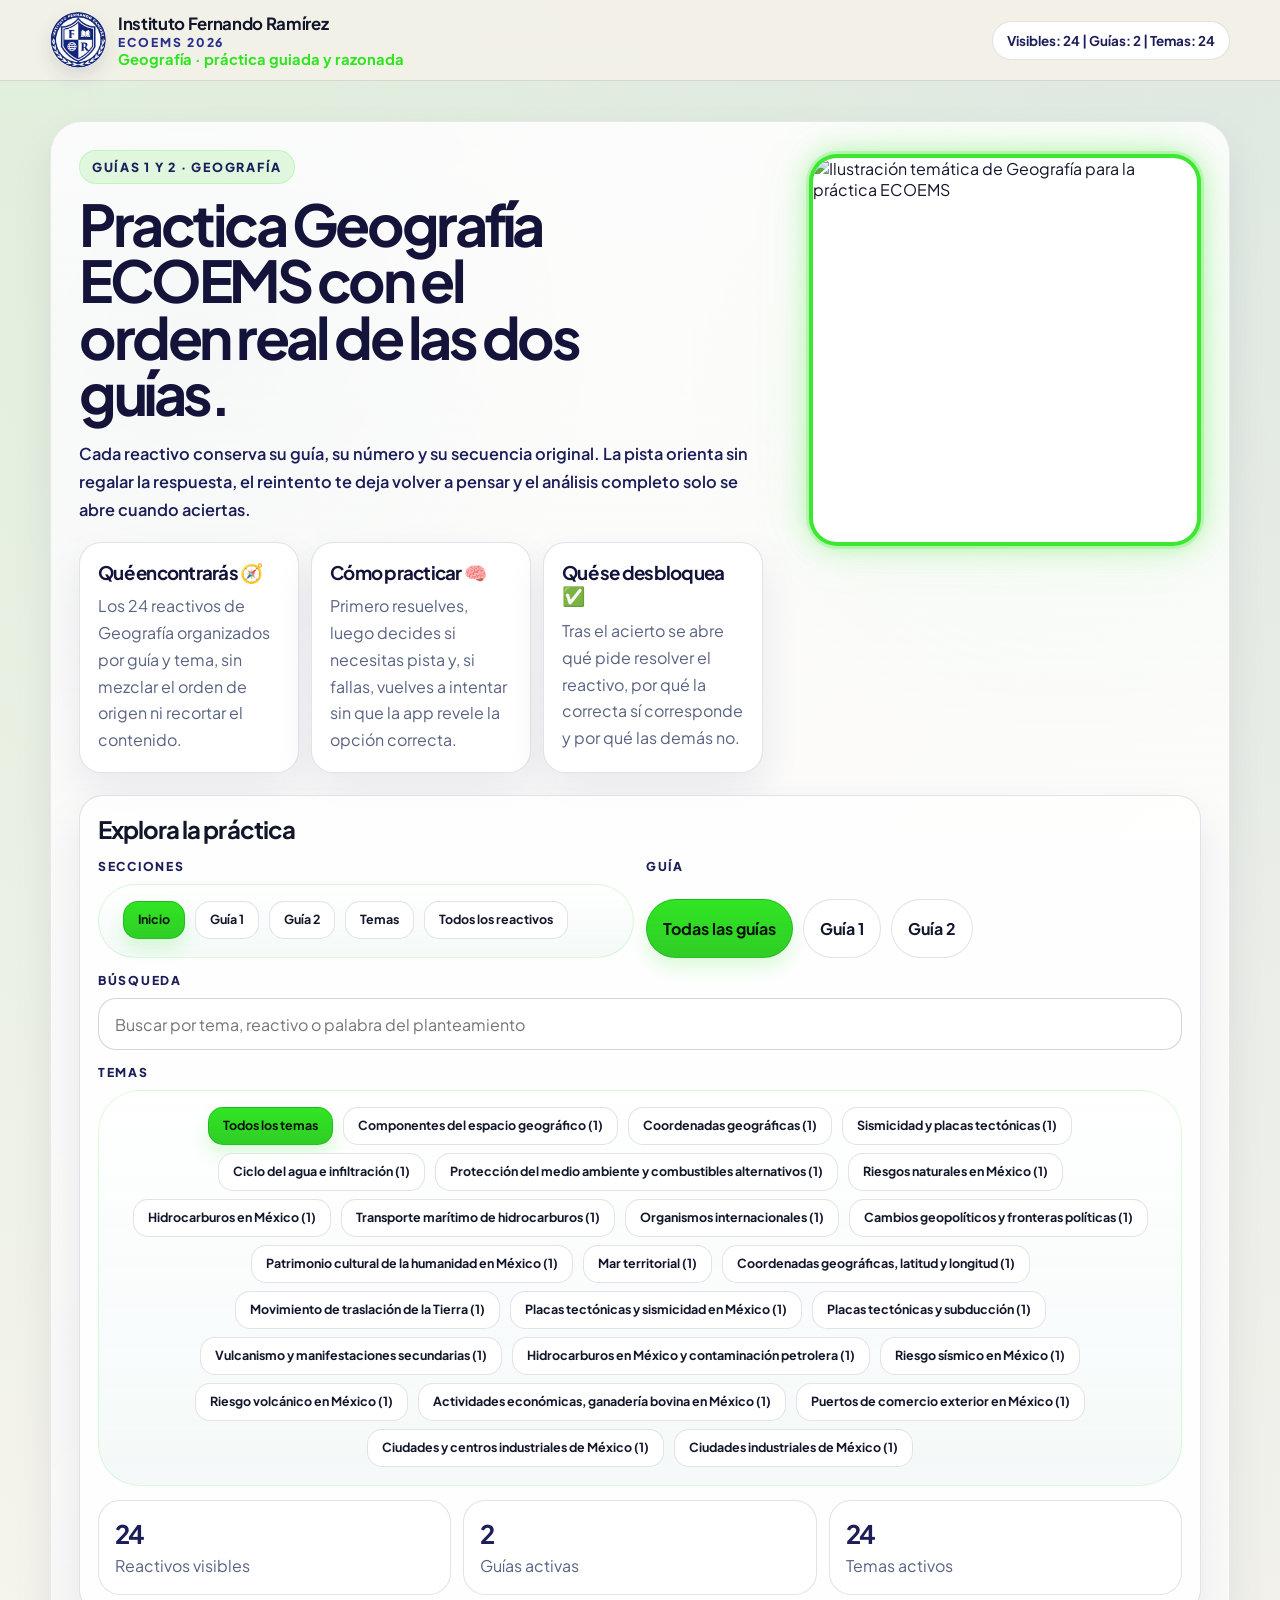
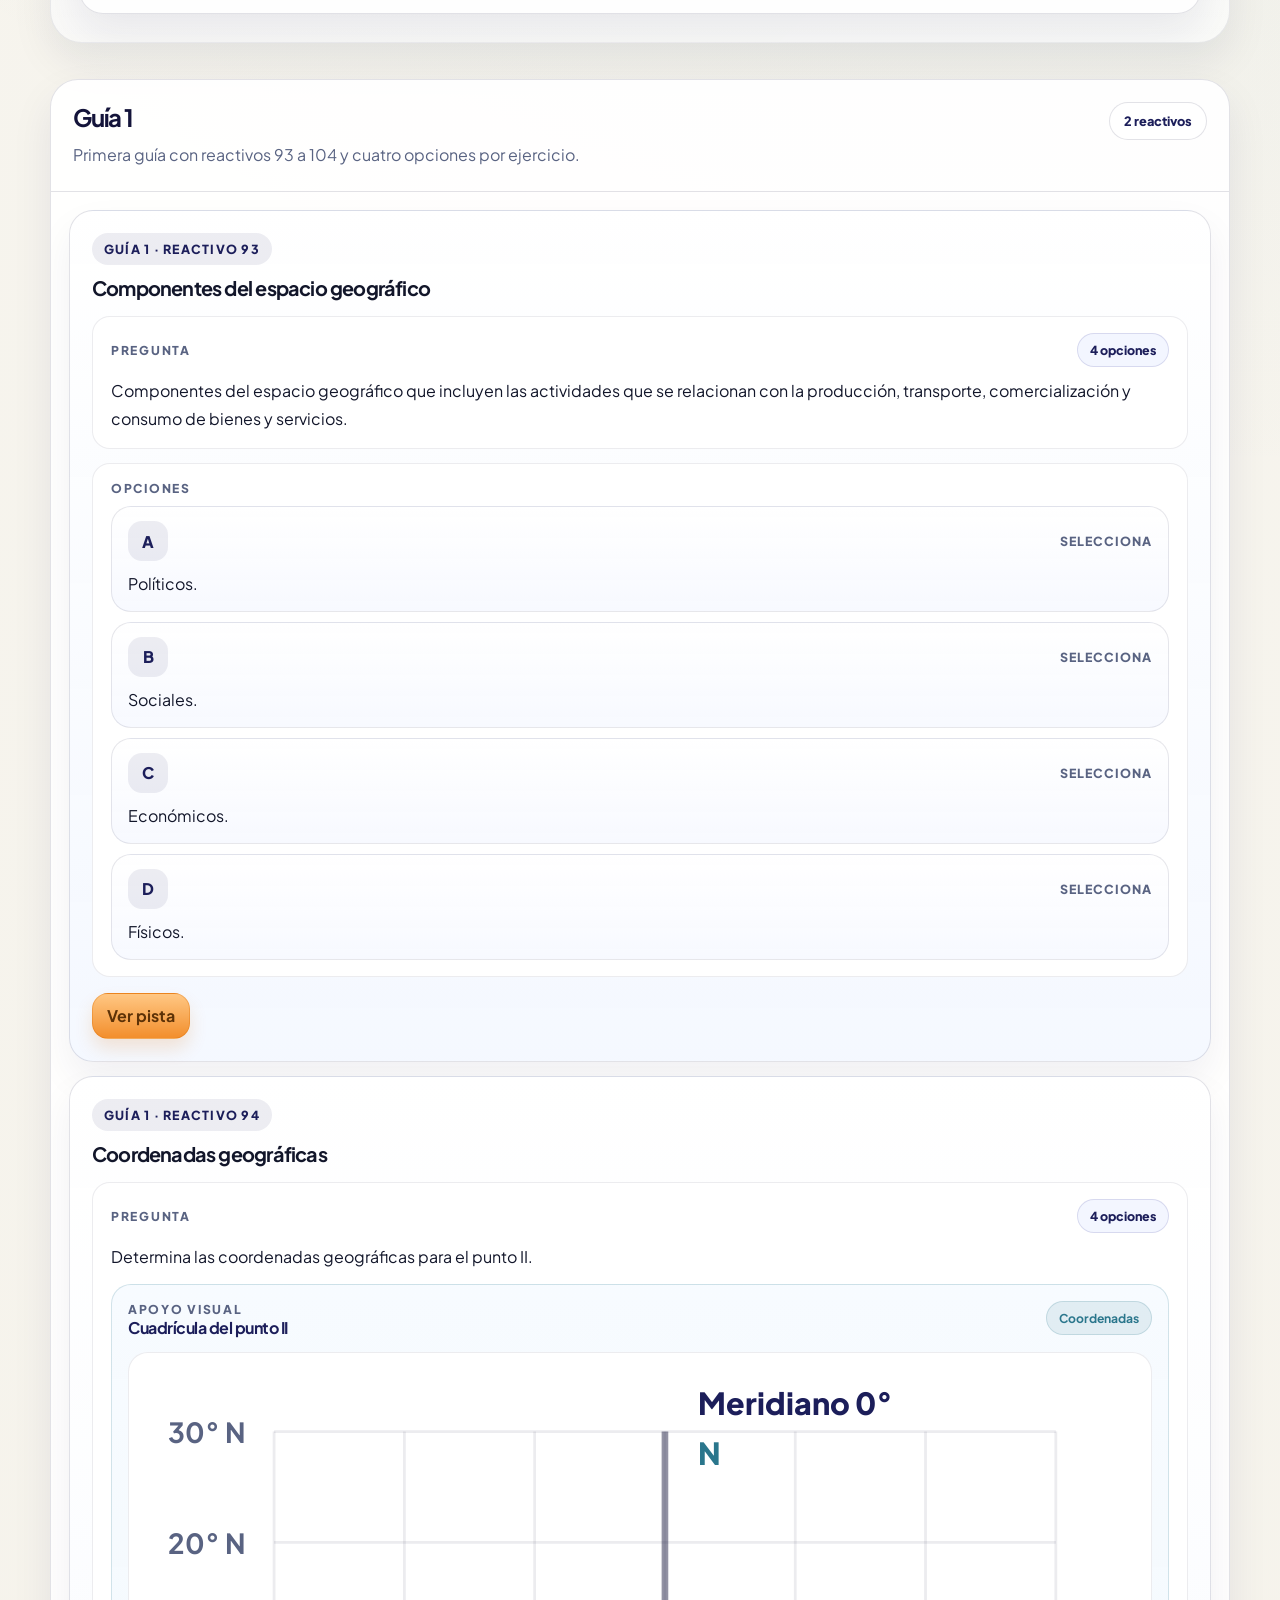
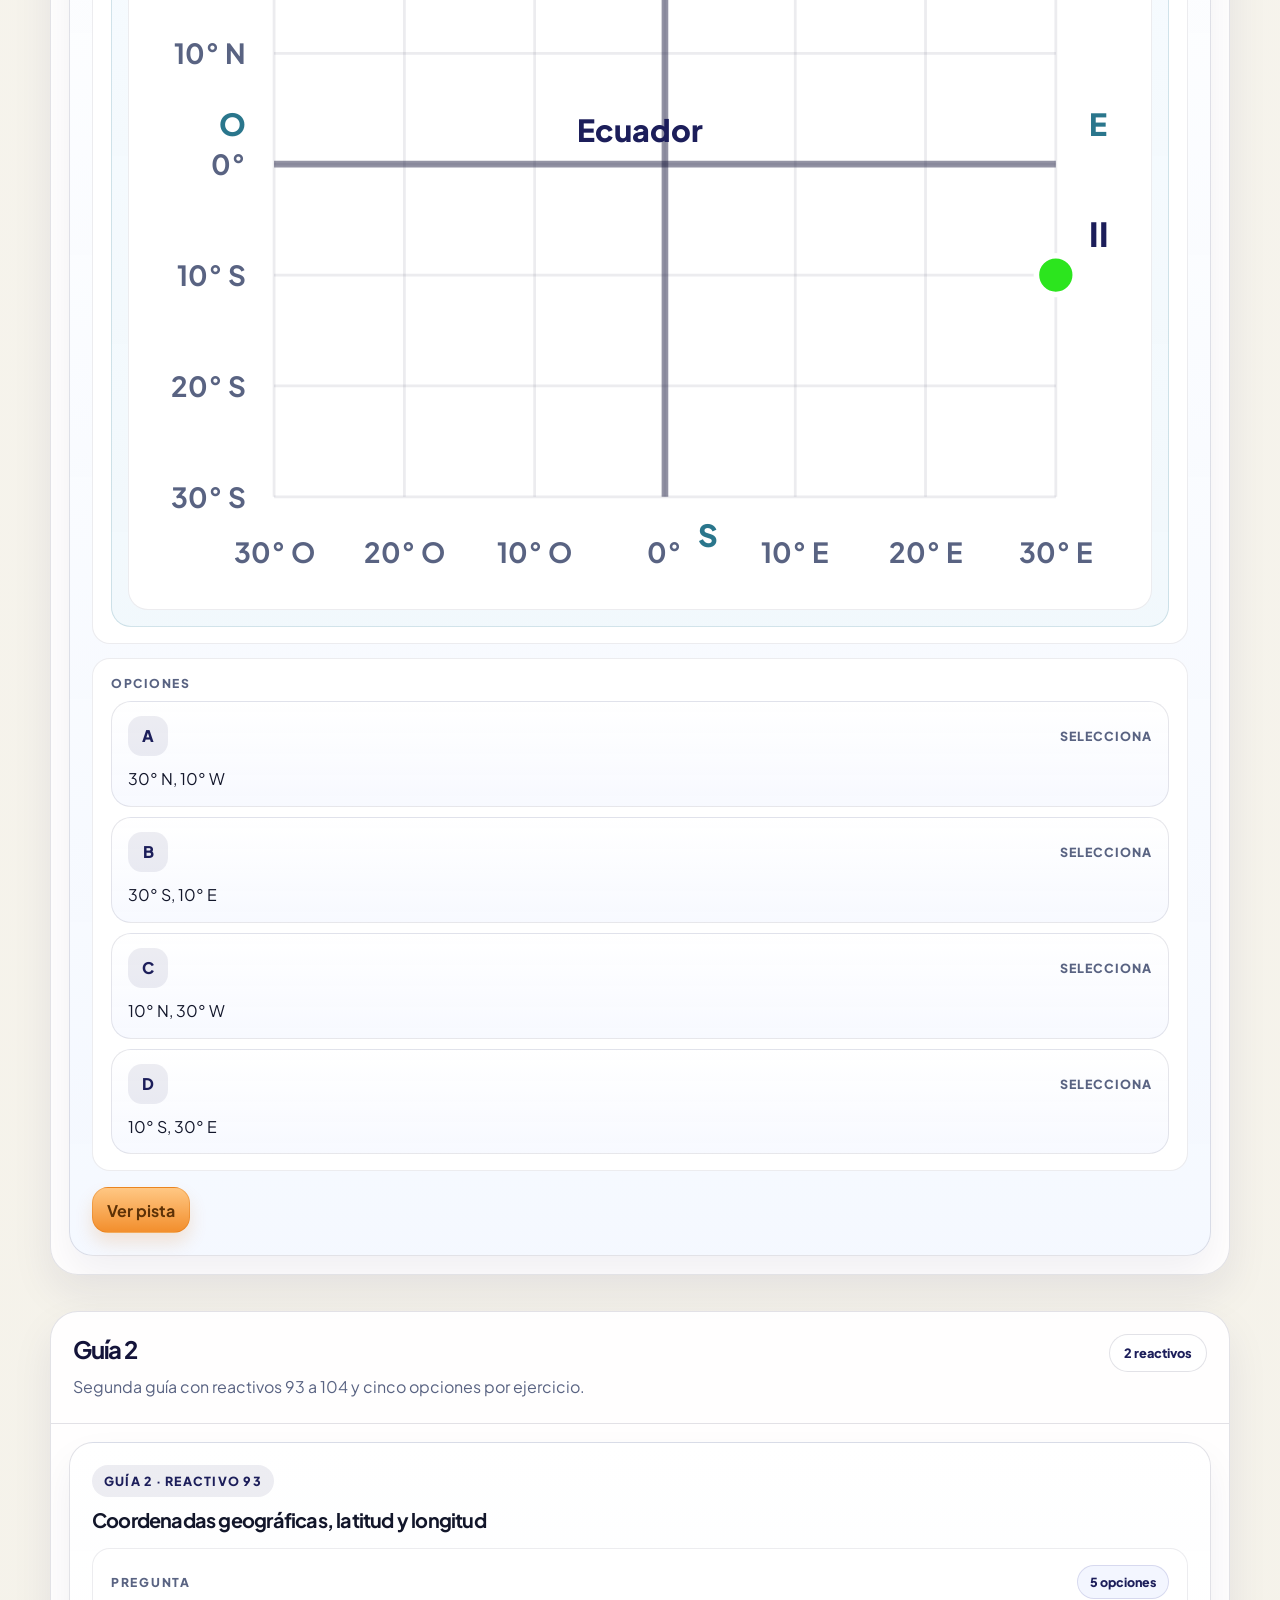
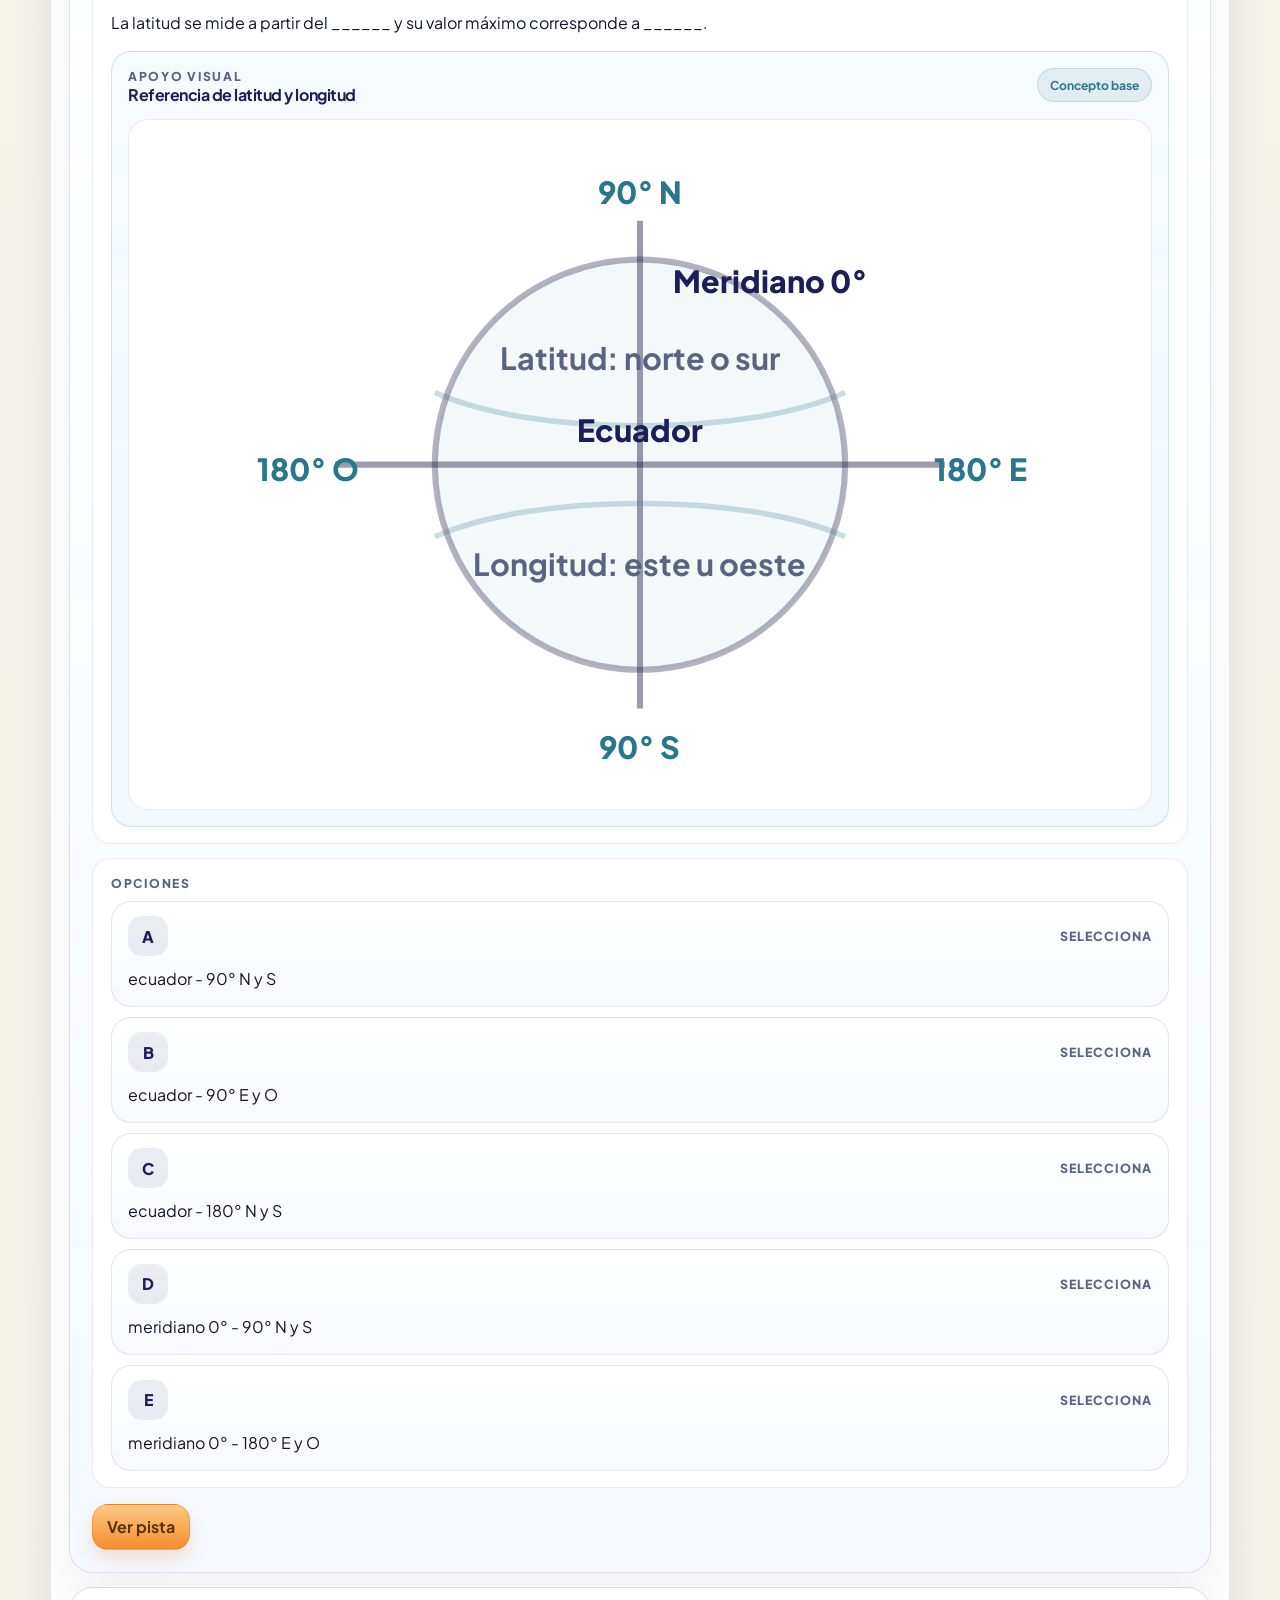
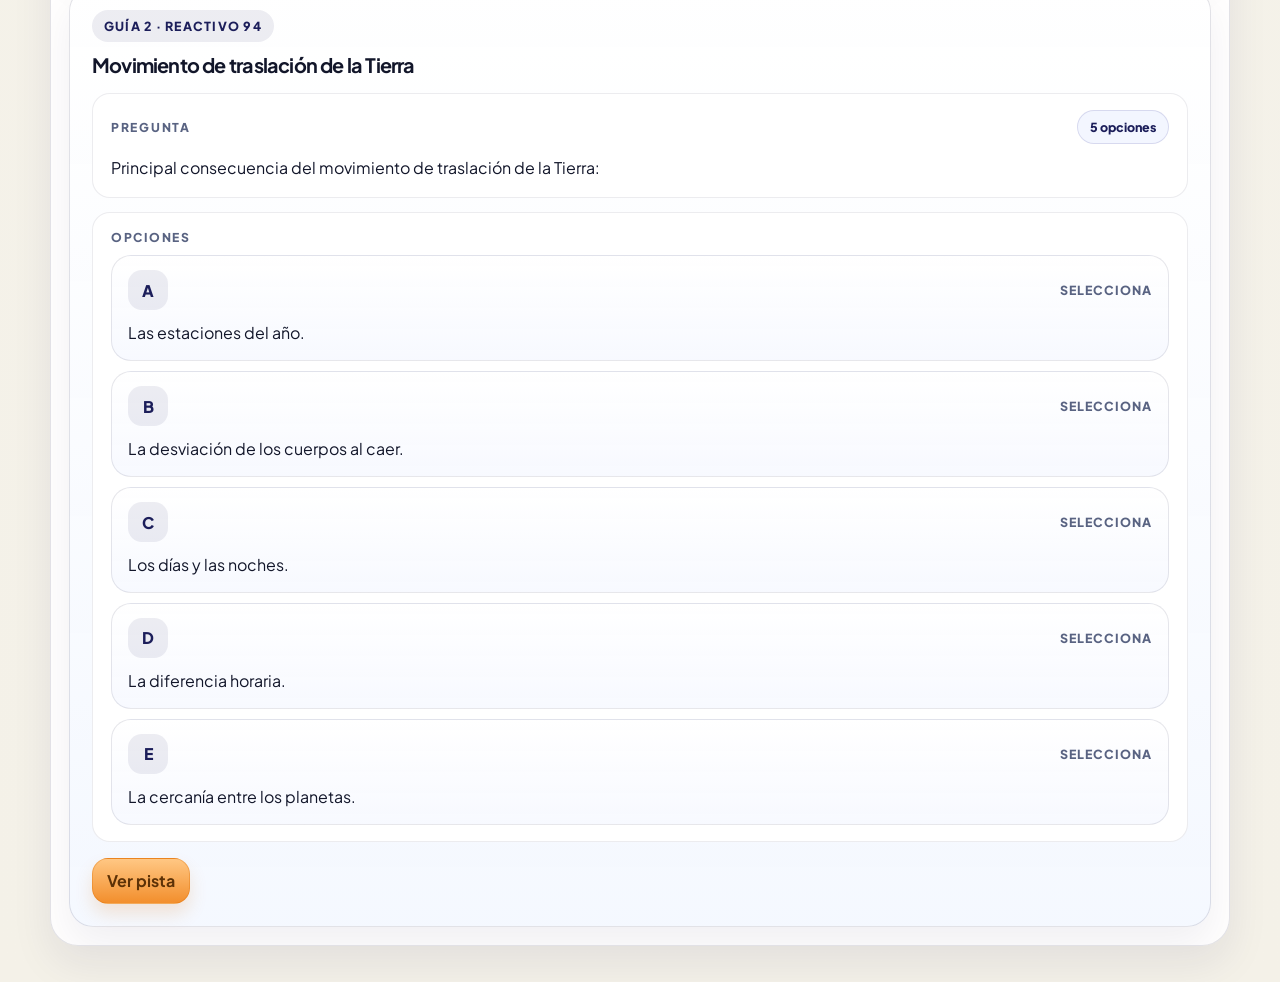
==== index-geografia.html @ b162d752 "Initial Geografia ECOEMS app" ====
<!doctype html>
<html lang="es">
<head>
  <meta charset="UTF-8">
  <meta name="viewport" content="width=device-width,initial-scale=1">
  <title>IFR | Geografía</title>
  <meta name="description" content="Aplicación de práctica para Geografía ECOEMS 2026 con pistas, reintento y análisis desbloqueable tras el acierto.">
  <link rel="icon" href="favicon.svg" type="image/svg+xml">
  <link rel="preconnect" href="https://fonts.googleapis.com">
  <link rel="preconnect" href="https://fonts.gstatic.com" crossorigin>
  <link href="https://fonts.googleapis.com/css2?family=Plus+Jakarta+Sans:wght@400;500;600;700;800&display=swap" rel="stylesheet">
  <link rel="stylesheet" href="geografia-styles.css?v=20260402a">
</head>
<body>
  <header class="top">
    <div class="top-inner">
      <div class="brand">
        <img src="escudo-ifr-real.jpg" alt="Escudo del Instituto Fernando Ramírez">
        <div>
          <strong>Instituto Fernando Ramírez</strong>
          <small>ECOEMS 2026</small>
          <span>Geografía · práctica guiada y razonada</span>
        </div>
      </div>
      <div class="top-stats" id="topStats"></div>
    </div>
  </header>

  <main>
    <section class="hero" id="topAnchor">
      <div class="hero-copy">
        <div class="hero-intro">
          <span class="pill">Guías 1 y 2 · Geografía</span>
          <h1>Practica Geografía ECOEMS con el orden real de las dos guías.</h1>
        </div>
        <p class="lead">Cada reactivo conserva su guía, su número y su secuencia original. La pista orienta sin regalar la respuesta, el reintento te deja volver a pensar y el análisis completo solo se abre cuando aciertas.</p>

        <div class="guide-notes">
          <article class="note">
            <h3>Qué encontrarás 🧭</h3>
            <p>Los 24 reactivos de Geografía organizados por guía y tema, sin mezclar el orden de origen ni recortar el contenido.</p>
          </article>
          <article class="note">
            <h3>Cómo practicar 🧠</h3>
            <p>Primero resuelves, luego decides si necesitas pista y, si fallas, vuelves a intentar sin que la app revele la opción correcta.</p>
          </article>
          <article class="note">
            <h3>Qué se desbloquea ✅</h3>
            <p>Tras el acierto se abre qué pide resolver el reactivo, por qué la correcta sí corresponde y por qué las demás no.</p>
          </article>
        </div>
      </div>

      <aside class="hero-side">
        <div class="hero-visual">
          <img class="hero-fox" src="Gemini_Generated_Image_k0nv7k0nv7k0nv7k.png" alt="Ilustración temática de Geografía para la práctica ECOEMS">
        </div>
      </aside>

      <div class="filter-panel">
        <h2>Explora la práctica</h2>
        <div class="rows">
          <div class="control-block">
            <span class="control-label">Secciones</span>
            <nav class="preset-nav hero-nav" id="presetNav"></nav>
          </div>
          <div class="control-block">
            <span class="control-label">Guía</span>
            <div class="guide-chips" id="guideChips"></div>
          </div>
        </div>
        <div class="control-block">
          <span class="control-label">Búsqueda</span>
          <input id="searchInput" class="search-input" type="search" placeholder="Buscar por tema, reactivo o palabra del planteamiento">
        </div>
        <div class="control-block">
          <span class="control-label">Temas</span>
          <div class="topic-chips hero-nav compact-topics" id="topicChips"></div>
        </div>
        <div class="sum" id="metrics"></div>
      </div>
    </section>

    <section class="content" id="content"></section>
    <section class="empty" id="empty" hidden>
      <h2>No hay reactivos con ese filtro.</h2>
      <p>Ajusta la búsqueda, cambia de tema o vuelve a una vista más amplia.</p>
    </section>
  </main>

  <button class="to-top" id="toTop" type="button" aria-label="Volver al inicio" title="Volver al inicio">↑</button>

  <script src="geografia-data.js?v=20260402a"></script>
  <script src="geografia-app.js?v=20260402a"></script>
</body>
</html>
---- geografia-styles.css ----
:root{
  --n1:#1C1E5A;
  --n2:#14143A;
  --n3:#2B2F8F;
  --g:#2CE51E;
  --ok:#117D21;
  --bad:#C24529;
  --warn:#F28C28;
  --warn-deep:#D86F06;
  --sea:#2a768c;
  --sand:#f4f1e8;
  --paper:#fffdf8;
  --ink:#12162a;
  --muted:#596382;
  --line:rgba(20,20,58,.12);
  --line-strong:rgba(20,20,58,.18);
  --shadow:0 22px 52px rgba(17,22,65,.08);
  --radius-xl:30px;
  --radius-lg:24px;
  --radius-md:18px;
}

*{box-sizing:border-box}
html{scroll-behavior:smooth}
[hidden]{display:none !important}

body{
  margin:0;
  font-family:"Plus Jakarta Sans",sans-serif;
  color:var(--ink);
  background:
    radial-gradient(circle at top left,rgba(44,229,30,.07),transparent 22%),
    radial-gradient(circle at top right,rgba(42,118,140,.10),transparent 28%),
    linear-gradient(180deg,#f7f5ef 0%,var(--sand) 100%);
}

body::before{
  content:"";
  position:fixed;
  inset:0;
  pointer-events:none;
  opacity:.2;
  background:
    linear-gradient(rgba(28,30,90,.04) 1px, transparent 1px),
    linear-gradient(90deg, rgba(28,30,90,.04) 1px, transparent 1px);
  background-size:38px 38px;
  mask-image:linear-gradient(180deg,rgba(0,0,0,.42),transparent 78%);
}

button,input{font:inherit}
button{cursor:pointer}
h1,h2,h3,h4,p{margin:0}
ul{margin:0;padding:0}

.top{
  position:sticky;
  top:0;
  z-index:50;
  background:rgba(244,241,232,.9);
  backdrop-filter:blur(14px);
  border-bottom:1px solid var(--line);
}

.top-inner,
main{
  width:min(1180px,calc(100% - 24px));
  margin:0 auto;
}

.top-inner{
  display:flex;
  align-items:center;
  justify-content:space-between;
  gap:16px;
  padding:12px 0;
}

.brand{
  display:flex;
  align-items:center;
  gap:12px;
  min-width:0;
}

.brand img{
  width:56px;
  height:56px;
  object-fit:cover;
  border-radius:50%;
  background:#fff;
  box-shadow:0 8px 18px rgba(28,30,90,.12);
}

.brand small,
.brand strong,
.brand span{display:block}

.brand small{
  font-size:.76rem;
  letter-spacing:.16em;
  text-transform:uppercase;
  color:var(--n3);
  font-weight:800;
}

.brand strong{
  font-size:1.05rem;
  letter-spacing:-.02em;
}

.brand span{
  color:var(--g);
  font-size:.92rem;
  font-weight:700;
}

.top-stats{
  padding:10px 14px;
  border:1px solid var(--line);
  border-radius:999px;
  background:#fff;
  font-size:.84rem;
  font-weight:700;
  color:var(--n1);
}

main{padding:22px 0 36px}

.hero{
  margin-top:18px;
  display:grid;
  grid-template-columns:minmax(0,1fr) 410px;
  gap:22px 28px;
  align-items:start;
  padding:28px;
  border-radius:32px;
  background:
    linear-gradient(180deg,rgba(255,255,255,.78),rgba(255,255,255,.42)),
    radial-gradient(circle at 12% 14%,rgba(42,118,140,.10),transparent 24%),
    radial-gradient(circle at 86% 16%,rgba(44,229,30,.12),transparent 24%),
    linear-gradient(135deg,rgba(28,30,90,.05),rgba(42,118,140,.04)),
    var(--paper);
  border:1px solid rgba(20,20,58,.08);
  box-shadow:0 18px 42px rgba(17,22,65,.08);
  overflow:hidden;
}

.hero::after{
  content:"";
  position:absolute;
  display:block;
  pointer-events:none;
}

.hero-copy{
  display:grid;
  gap:18px;
  align-content:start;
}

.hero-intro{display:grid;gap:12px}

.pill{
  display:inline-flex;
  align-items:center;
  gap:8px;
  width:max-content;
  padding:8px 12px;
  border-radius:999px;
  background:rgba(44,229,30,.12);
  border:1px solid rgba(44,229,30,.18);
  color:var(--n1);
  font-size:.78rem;
  text-transform:uppercase;
  letter-spacing:.14em;
  font-weight:800;
}

.hero h1{
  font-size:clamp(2rem,4.8vw,3.6rem);
  line-height:.98;
  letter-spacing:-.06em;
  max-width:13ch;
  color:var(--n2);
}

.hero p{color:var(--muted);line-height:1.72}

.hero .lead{
  color:var(--n1);
  font-size:1.02rem;
  font-weight:600;
  max-width:60ch;
}

.guide-notes,
.filter-panel{grid-column:1/-1}

.preset-nav,
.guide-chips,
.topic-chips,
.quick-topics{display:flex;flex-wrap:wrap;gap:10px}

.preset-nav button,
.guide-chips button,
.topic-chips button,
.quick-topics button,
.to-top{
  border:1px solid transparent;
  transition:transform .2s ease,box-shadow .2s ease,border-color .2s ease,background .2s ease,color .2s ease;
}

.preset-nav button,
.guide-chips button,
.topic-chips button,
.quick-topics button,
.chip,
.action{
  padding:11px 16px;
  border-radius:999px;
  font-weight:700;
  background:#fff;
  color:var(--ink);
  border:1px solid var(--line);
}

.preset-nav button.active,
.guide-chips button.active,
.topic-chips button.active,
.quick-topics button.active,
.chip.active{
  background:linear-gradient(180deg,rgba(44,229,30,.98),rgba(35,202,25,.94));
  color:#08110a;
  border-color:rgba(17,125,33,.34);
  box-shadow:0 10px 18px rgba(44,229,30,.16);
}

.preset-nav button:hover,
.guide-chips button:hover,
.topic-chips button:hover,
.quick-topics button:hover,
.chip:hover,
.action:hover,
.to-top:hover{transform:translateY(-2px)}

.hero-side{
  display:flex;
  align-items:flex-end;
  justify-content:flex-end;
  padding-top:4px;
  padding-left:18px;
}

.hero-visual{
  width:min(100%,410px);
  display:flex;
  align-items:flex-end;
  justify-content:flex-end;
}

.hero-fox{
  width:min(100%,410px);
  height:auto;
  display:block;
  aspect-ratio:1/1;
  object-fit:cover;
  object-position:center;
  border-radius:28px;
  border:4px solid rgba(44,229,30,.92);
  background:#fff;
  box-shadow:0 0 0 3px rgba(44,229,30,.18),0 0 24px rgba(44,229,30,.34),0 0 56px rgba(44,229,30,.12);
}

.guide-notes{
  display:grid;
  grid-template-columns:repeat(3,minmax(0,1fr));
  gap:12px;
}

.note,
.info-card,
.panel,
.section,
.empty,
.filter-panel{
  border:1px solid var(--line);
  background:rgba(255,255,255,.92);
  box-shadow:0 18px 42px rgba(28,30,90,.08);
}

.note{
  border-radius:22px;
  padding:18px;
  background:#fff;
  display:grid;
  gap:8px;
}

.info-card{
  padding:18px;
  border-radius:22px;
  background:#fff;
  display:grid;
  gap:10px;
}

.info-card .chip{width:max-content}

.note h3,
.info-card h3,
.panel h2,
.section h2{letter-spacing:-.04em;color:var(--n2)}

.note p,
.info-card p,
.panel p,
.section p{color:var(--muted);line-height:1.68}

.filter-panel{
  display:grid;
  gap:14px;
  padding:18px;
  border-radius:24px;
  background:rgba(255,255,255,.78);
}

.filter-panel h2{letter-spacing:-.04em}

.rows{display:grid;grid-template-columns:repeat(2,minmax(0,1fr));gap:12px}
.control-block{display:grid;gap:10px}

.control-label{
  font-size:.76rem;
  text-transform:uppercase;
  letter-spacing:.14em;
  color:var(--n1);
  font-weight:800;
}

.hero-nav{
  display:flex;
  flex-wrap:wrap;
  gap:8px 10px;
  align-items:flex-start;
  align-content:flex-start;
  justify-content:flex-start;
  padding:16px 24px 18px;
  border:1px solid rgba(44,229,30,.16);
  background:linear-gradient(180deg,rgba(255,255,255,.96),rgba(243,249,248,.92));
  border-radius:42px;
}

.hero-nav .chip{
  display:inline-flex;
  align-items:center;
  justify-content:center;
  min-height:38px;
  padding:8px 14px;
  border-radius:15px;
  text-align:center;
  font-size:.78rem;
  line-height:1.1;
}

.compact-topics{justify-content:center}

.search-input{
  width:100%;
  min-height:52px;
  padding:0 16px;
  border-radius:18px;
  border:1px solid var(--line-strong);
  background:#fff;
  color:var(--ink);
  outline:none;
}

.search-input:focus{
  border-color:rgba(43,47,143,.32);
  box-shadow:0 0 0 4px rgba(43,47,143,.08);
}

.sum{display:grid;grid-template-columns:repeat(3,minmax(0,1fr));gap:12px}

.sum div{
  border:1px solid var(--line);
  border-radius:22px;
  background:#fff;
  padding:16px;
}

.sum b{
  display:block;
  font-size:1.6rem;
  letter-spacing:-.06em;
  color:var(--n1);
}

.sum span{
  display:block;
  margin-top:4px;
  color:var(--muted);
  line-height:1.5;
}

.hero-grid{display:grid;grid-template-columns:repeat(2,minmax(0,1fr));gap:12px}

.panel,
.section{
  margin-top:18px;
  border-radius:28px;
}

.panel{padding:22px}
.section{overflow:hidden}
.content{display:grid;gap:18px;margin-top:18px}

.section-head,
.guide-split-head{
  display:flex;
  justify-content:space-between;
  align-items:flex-start;
  gap:14px;
  flex-wrap:wrap;
  padding:22px;
  border-bottom:1px solid var(--line);
}

.panel h2,
.section h2{margin-bottom:10px}

.cards{display:grid;gap:14px;padding:18px}

.count{
  display:inline-flex;
  align-items:center;
  padding:10px 14px;
  border-radius:999px;
  border:1px solid var(--line);
  background:#fff;
  color:var(--n1);
  font-size:.8rem;
  font-weight:800;
}

.card{
  display:grid;
  gap:16px;
  padding:22px;
  border-radius:var(--radius-lg);
  border:1px solid var(--line);
  background:linear-gradient(180deg,rgba(255,255,255,.98),rgba(244,248,255,.95));
  box-shadow:0 18px 38px rgba(17,22,65,.06);
}

.block{
  display:grid;
  gap:10px;
  padding:16px 18px;
  border-radius:var(--radius-md);
  background:#fff;
  border:1px solid rgba(20,20,58,.08);
}

.meta{
  font-size:.76rem;
  text-transform:uppercase;
  letter-spacing:.14em;
  color:var(--muted);
  font-weight:800;
}

.head{
  display:flex;
  justify-content:space-between;
  align-items:flex-start;
  gap:14px;
}

.type{
  display:inline-flex;
  align-items:center;
  gap:8px;
  padding:8px 12px;
  border-radius:999px;
  background:rgba(28,30,90,.08);
  color:var(--n1);
  font-size:.78rem;
  font-weight:800;
  letter-spacing:.1em;
  text-transform:uppercase;
  margin-bottom:10px;
}

.card h3{
  font-size:1.24rem;
  letter-spacing:-.04em;
}

.layout{display:grid;gap:14px}

.problem-head{
  display:flex;
  justify-content:space-between;
  align-items:center;
  gap:10px;
  flex-wrap:wrap;
}

.reactivo-chip{
  display:inline-flex;
  align-items:center;
  padding:8px 12px;
  border-radius:999px;
  border:1px solid rgba(43,47,143,.14);
  background:rgba(243,246,255,.98);
  color:var(--n1);
  font-size:.78rem;
  font-weight:800;
}

.question{display:grid;gap:10px}
.question p,
.support p,
.text p,
.analysis p{line-height:1.72;color:var(--ink)}

.visual-support{
  display:grid;
  gap:14px;
  margin-top:4px;
  padding:16px;
  border-radius:20px;
  border:1px solid rgba(42,118,140,.18);
  background:linear-gradient(180deg,rgba(247,251,255,.98),rgba(241,248,252,.96));
}

.visual-head{
  display:flex;
  justify-content:space-between;
  align-items:flex-start;
  gap:12px;
  flex-wrap:wrap;
}

.visual-head h4{
  font-size:1rem;
  letter-spacing:-.03em;
  color:var(--n1);
}

.visual-badge{
  display:inline-flex;
  align-items:center;
  padding:8px 12px;
  border-radius:999px;
  background:rgba(42,118,140,.10);
  color:var(--sea);
  border:1px solid rgba(42,118,140,.18);
  font-size:.76rem;
  font-weight:700;
}

.map-grid-wrap,
.lat-ref-wrap{
  padding:12px;
  border-radius:20px;
  background:#fff;
  border:1px solid rgba(20,20,58,.08);
}

.map-grid-wrap svg,
.lat-ref-wrap svg{
  width:100%;
  height:auto;
  display:block;
}

.geo-grid{
  stroke:rgba(20,20,58,.08);
  stroke-width:1;
}

.geo-axis{
  stroke:rgba(20,20,58,.46);
  stroke-width:2.4;
}

.geo-tick{
  fill:var(--muted);
  font-size:10px;
  font-weight:700;
}

.geo-label{
  fill:var(--n1);
  font-size:11px;
  font-weight:800;
}

.geo-dir{
  fill:var(--sea);
  font-size:11px;
  font-weight:800;
}

.geo-point{
  fill:var(--g);
  stroke:#fff;
  stroke-width:2;
}

.geo-point-label{
  fill:var(--n1);
  font-size:12px;
  font-weight:800;
}

.lat-sphere{
  fill:rgba(42,118,140,.05);
  stroke:rgba(20,20,58,.32);
  stroke-width:2.2;
}

.lat-axis{
  stroke:rgba(20,20,58,.42);
  stroke-width:2.2;
}

.lat-grid{
  fill:none;
  stroke:rgba(42,118,140,.24);
  stroke-width:2;
}

.lat-note{
  fill:var(--muted);
  font-size:11px;
  font-weight:700;
}

.match-columns{
  display:grid;
  grid-template-columns:repeat(2,minmax(0,1fr));
  gap:12px;
}

.column-card{
  display:grid;
  gap:12px;
  padding:16px;
  border-radius:18px;
  background:#fff;
  border:1px solid rgba(20,20,58,.08);
}

.column-head{
  font-size:.86rem;
  font-weight:800;
  color:var(--n1);
  letter-spacing:-.02em;
}

.column-card ul{
  list-style:none;
  display:grid;
  gap:10px;
}

.column-card li{
  padding:12px 14px;
  border-radius:14px;
  background:linear-gradient(180deg,rgba(255,255,255,.98),rgba(244,247,251,.96));
  border:1px solid rgba(20,20,58,.08);
  line-height:1.55;
  color:var(--ink);
}

.opts,
.analysis-grid{display:grid;gap:10px}

.opt{
  display:grid;
  gap:10px;
  text-align:left;
  padding:14px 16px;
  border-radius:20px;
  border:1px solid rgba(20,20,58,.1);
  background:linear-gradient(180deg,rgba(255,255,255,.98),rgba(247,249,255,.96));
  color:var(--ink);
  transition:transform .2s ease,box-shadow .24s ease,border-color .24s ease,background .24s ease,opacity .24s ease;
}

.opt:hover{transform:translateY(-2px);box-shadow:0 12px 24px rgba(17,22,65,.08)}

.opt:focus-visible{
  outline:none;
  box-shadow:0 0 0 4px rgba(43,47,143,.14),0 12px 24px rgba(17,22,65,.08);
}

.opt:disabled{cursor:default}
.opt:disabled:hover{transform:none}

.opt .row{
  display:flex;
  align-items:center;
  justify-content:space-between;
  gap:12px;
}

.opt .let,
.badge{
  display:grid;
  place-items:center;
  width:40px;
  height:40px;
  border-radius:14px;
  background:rgba(28,30,90,.08);
  color:var(--n1);
  font-weight:800;
}

.opt .lab{
  margin-left:auto;
  color:var(--muted);
  font-size:.78rem;
  font-weight:800;
  text-transform:uppercase;
  letter-spacing:.08em;
}

.opt-text{line-height:1.62}

.opt.is-locked{
  opacity:.72;
  background:linear-gradient(180deg,rgba(251,252,255,.98),rgba(244,246,251,.96));
}

.opt.is-correct{
  border-color:rgba(17,125,33,.34);
  background:linear-gradient(180deg,rgba(241,255,238,.98),rgba(232,250,228,.96));
  box-shadow:0 0 0 1px rgba(17,125,33,.12),0 0 0 6px rgba(44,229,30,.08),0 0 28px rgba(44,229,30,.18);
}

.opt.is-correct .let{
  background:rgba(44,229,30,.16);
  color:var(--ok);
}

.opt.is-correct .lab{color:var(--ok)}

.opt.is-wrong{
  border-color:rgba(194,69,41,.32);
  background:linear-gradient(180deg,rgba(255,245,241,.98),rgba(255,236,230,.96));
  box-shadow:0 0 0 1px rgba(194,69,41,.12),0 0 0 6px rgba(194,69,41,.07),0 0 24px rgba(194,69,41,.16);
}

.opt.is-wrong .let{
  background:rgba(194,69,41,.14);
  color:var(--bad);
}

.opt.is-wrong .lab{color:var(--bad)}

.actions.act{display:flex;flex-wrap:wrap;gap:10px}

.action{
  min-height:46px;
  padding:11px 14px;
  border-radius:16px;
  border:1px solid var(--line);
  background:#fff;
  color:var(--ink);
  font-weight:700;
}

.action.retry-action{
  background:linear-gradient(180deg,rgba(28,30,90,.98),rgba(43,47,143,.96));
  border-color:rgba(28,30,90,.2);
  color:#fff;
  box-shadow:0 10px 18px rgba(28,30,90,.16);
}

.action.hint-action{
  background:linear-gradient(180deg,rgba(255,198,129,.98),rgba(242,140,40,.98));
  border-color:rgba(216,111,6,.32);
  color:#5d3207;
  box-shadow:0 10px 18px rgba(216,111,6,.16);
}

.action.hint-action.open{
  background:linear-gradient(180deg,rgba(242,140,40,.98),rgba(216,111,6,.98));
  border-color:rgba(168,85,9,.28);
  color:#fff8ef;
}

.support{
  display:grid;
  gap:10px;
  padding:18px;
  border-radius:var(--radius-md);
  border:1px solid var(--line);
  background:linear-gradient(180deg,rgba(255,255,255,.98),rgba(242,246,255,.94));
  scroll-margin-top:100px;
}

.support.hint{
  border-color:rgba(216,111,6,.28);
  background:linear-gradient(180deg,rgba(255,247,238,.98),rgba(255,231,199,.96));
  box-shadow:0 16px 34px rgba(216,111,6,.14);
}

.attempt-state{
  display:grid;
  gap:8px;
  padding:16px 18px;
  border-radius:18px;
  border:1px solid rgba(20,20,58,.1);
  background:#fff;
}

.attempt-state.warning{
  border-color:rgba(194,69,41,.18);
  background:linear-gradient(180deg,rgba(255,247,243,.98),rgba(255,236,229,.96));
}

.attempt-state.success{
  border-color:rgba(17,125,33,.2);
  background:linear-gradient(180deg,rgba(244,255,241,.98),rgba(232,250,228,.96));
}

.feedback-stack{display:grid;gap:12px}

.solved-panel{
  background:linear-gradient(180deg,rgba(255,255,255,.98),rgba(244,247,255,.96));
  border-color:rgba(43,47,143,.12);
}

.solved-panel.final{
  border-color:rgba(17,125,33,.18);
  background:linear-gradient(180deg,rgba(246,255,244,.98),rgba(234,249,230,.96));
}

.analysis{
  padding:14px 16px;
  border-radius:16px;
  border:1px solid rgba(20,20,58,.08);
  background:#fff;
}

.analysis.compact{padding:0;border:0;background:transparent}

.analysis-head{
  display:flex;
  align-items:center;
  gap:10px;
  margin-bottom:6px;
  color:var(--n1);
  letter-spacing:-.02em;
}

.badge{
  width:38px;
  height:38px;
  border-radius:12px;
}

.guide-split{display:grid;gap:16px}

.empty{
  text-align:center;
  display:grid;
  gap:10px;
  padding:34px 24px;
}

.to-top{
  position:fixed;
  right:max(18px,calc(env(safe-area-inset-right) + 12px));
  bottom:max(18px,calc(env(safe-area-inset-bottom) + 12px));
  width:58px;
  height:58px;
  border-radius:18px;
  border:1px solid rgba(43,47,143,.18);
  background:linear-gradient(180deg,var(--n1),var(--n3));
  color:#fff;
  font-size:1.35rem;
  display:grid;
  place-items:center;
  box-shadow:0 18px 34px rgba(28,30,90,.24);
  opacity:0;
  transform:translateY(14px);
  pointer-events:none;
  transition:opacity .24s ease,transform .24s ease;
  z-index:60;
}

.to-top.show{
  opacity:1;
  transform:translateY(0);
  pointer-events:auto;
}

@media (max-width:1024px){
  .hero,
  .rows{grid-template-columns:1fr}

  .guide-notes,
  .hero-grid,
  .sum,
  .match-columns{grid-template-columns:repeat(2,minmax(0,1fr))}

  .hero-side{justify-content:center;padding:0}
}

@media (max-width:760px){
  .top-inner,
  main{width:min(100% - 16px,1180px)}

  .top-inner{
    align-items:flex-start;
    flex-direction:column;
  }

  .top-stats{width:100%}

  .hero,
  .panel,
  .section,
  .filter-panel,
  .card,
  .empty{padding:18px}

  .guide-notes,
  .hero-grid,
  .sum,
  .rows,
  .match-columns{grid-template-columns:1fr}

  .hero-nav{
    border-radius:24px;
    padding:14px 16px;
  }

  .hero-fox{width:min(100%,360px)}
  .problem-head{align-items:flex-start}
  .opt{padding:12px 14px}
  .opt .row{align-items:flex-start}
  .opt .let,
  .badge{
    width:36px;
    height:36px;
    border-radius:12px;
  }

  .opt .lab{font-size:.72rem}
}
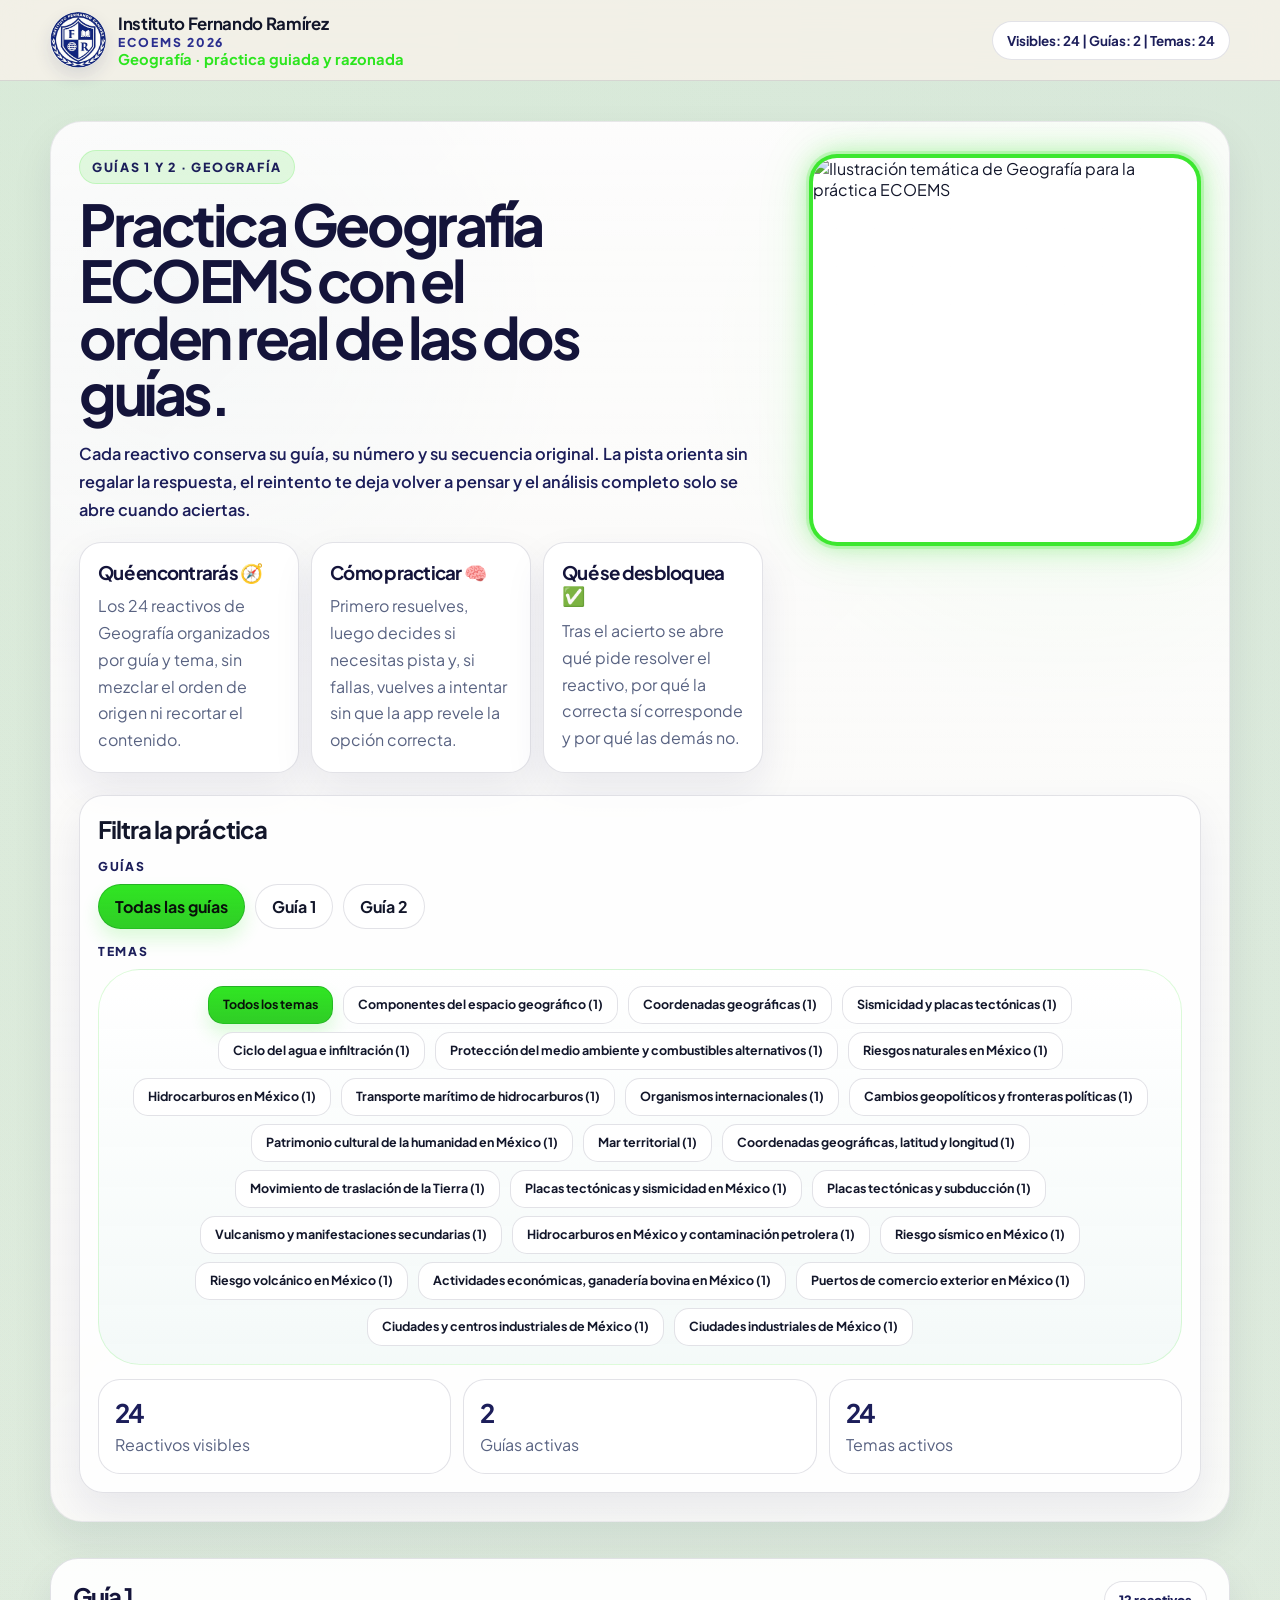
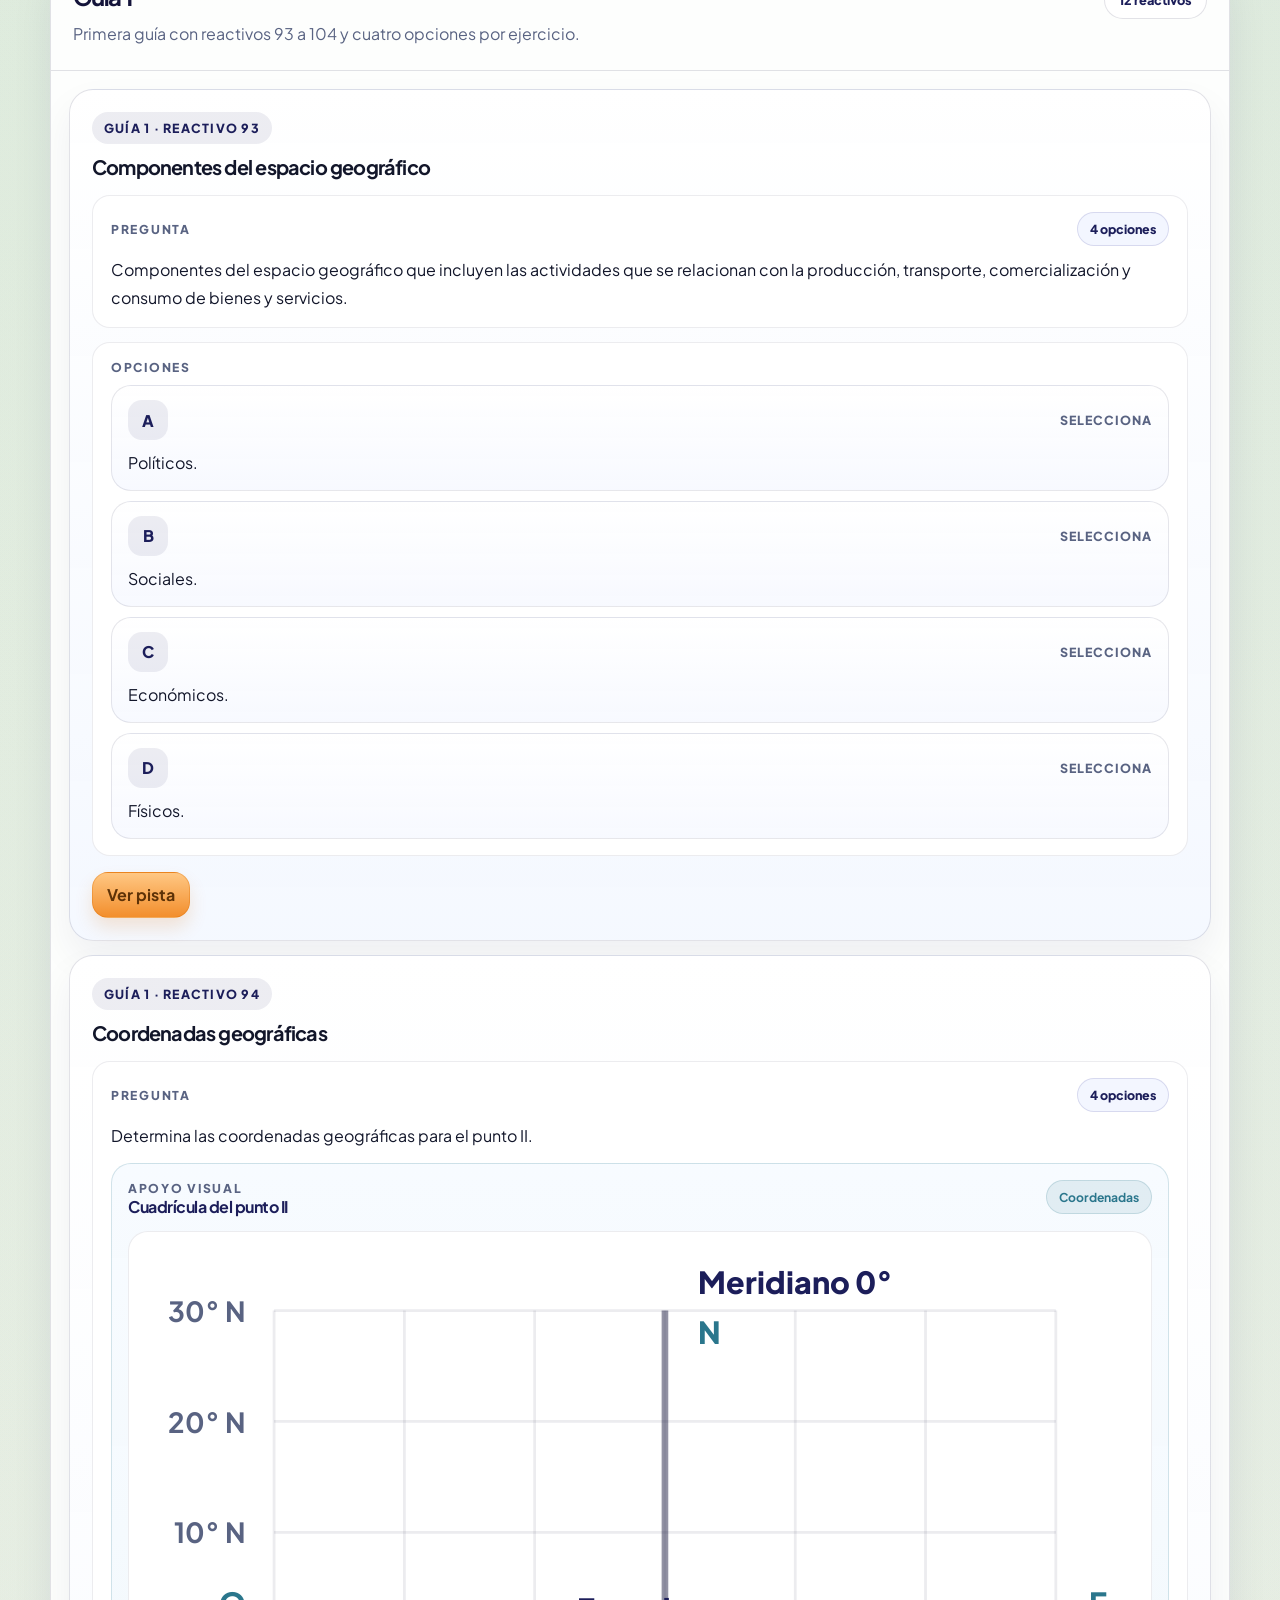
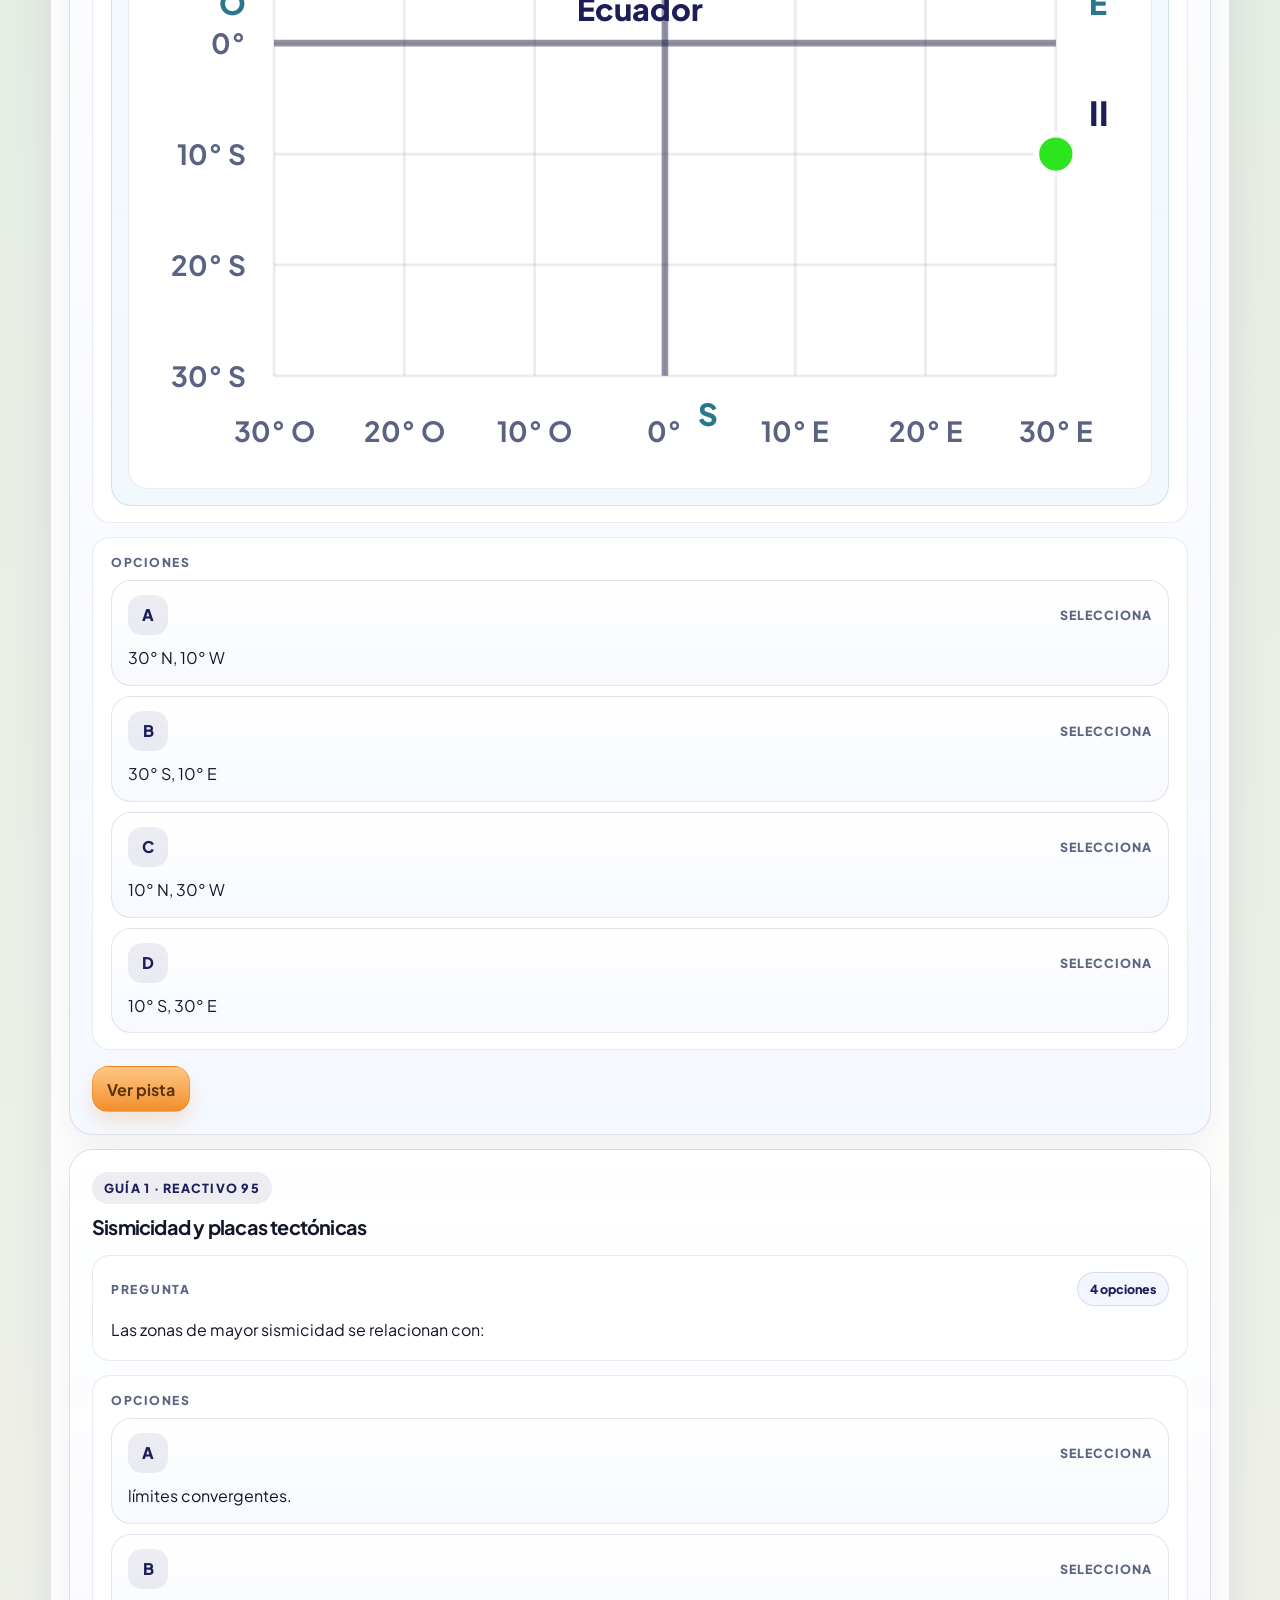
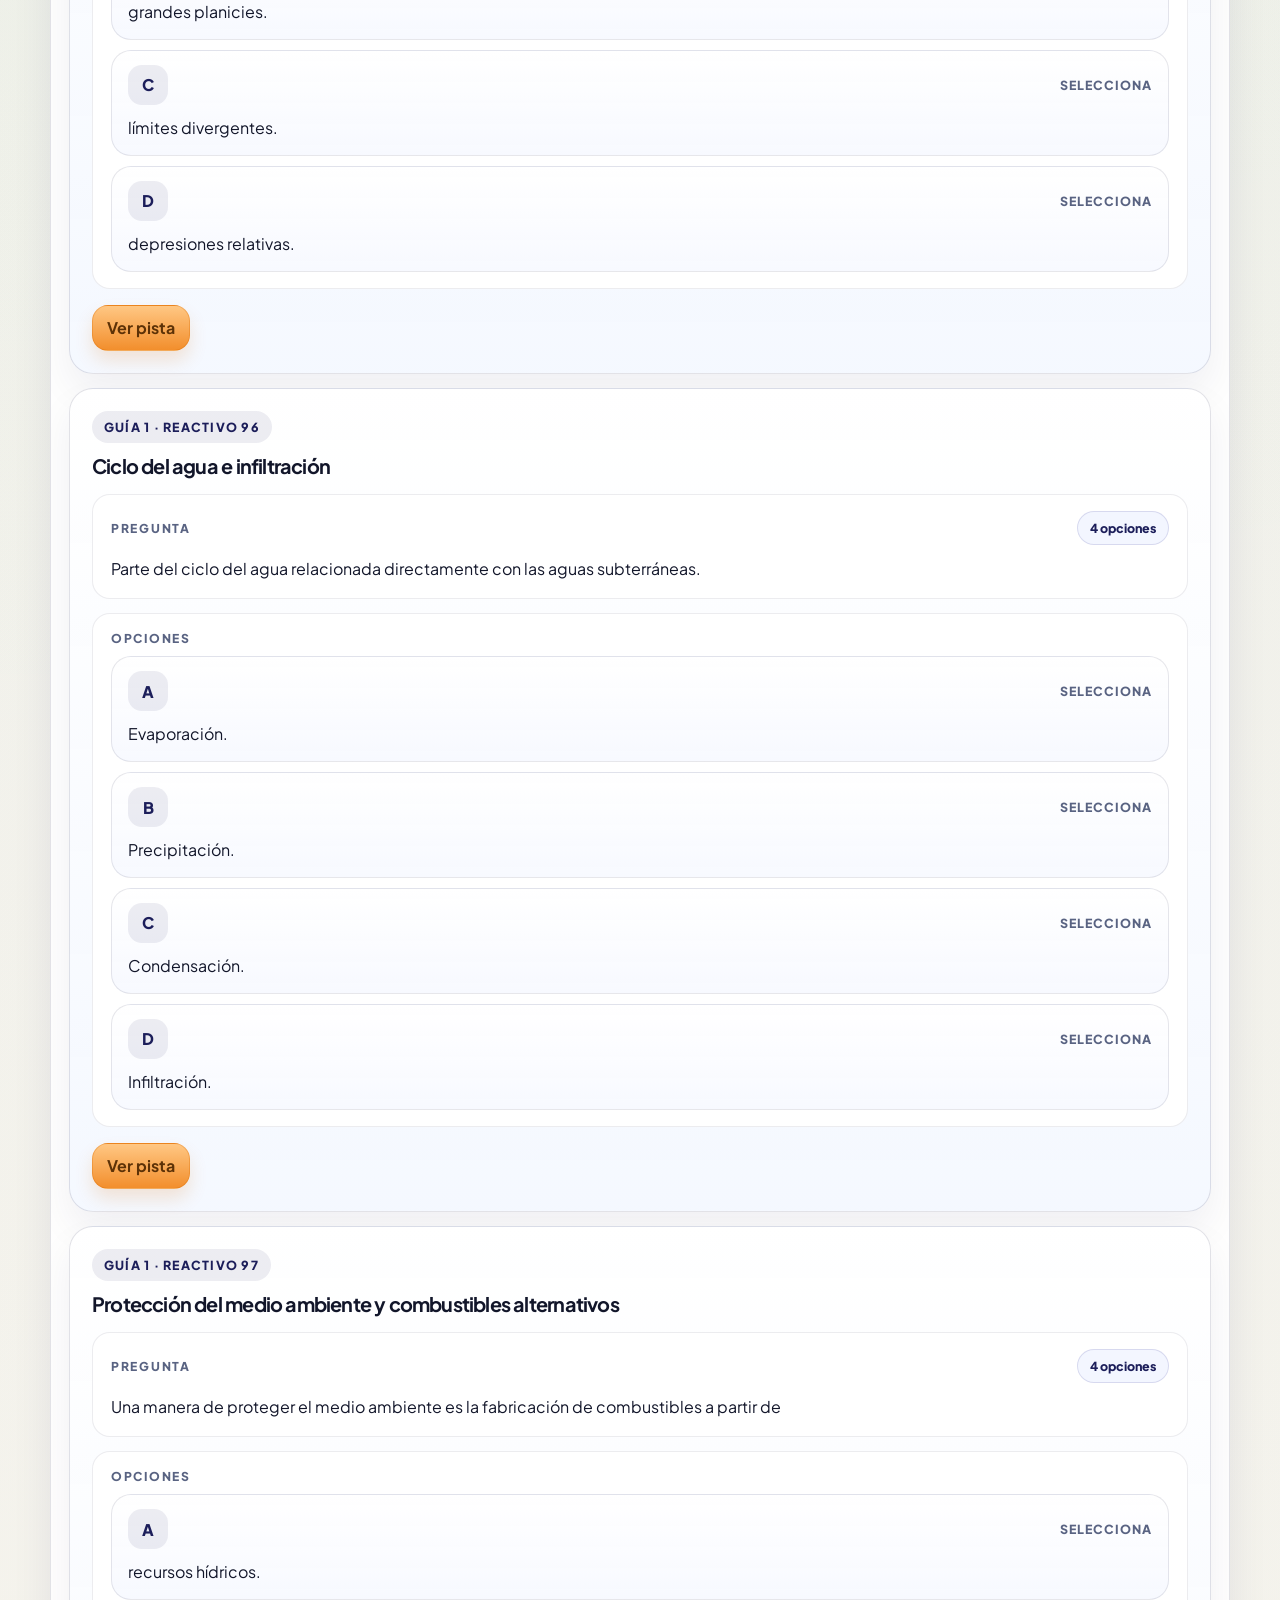
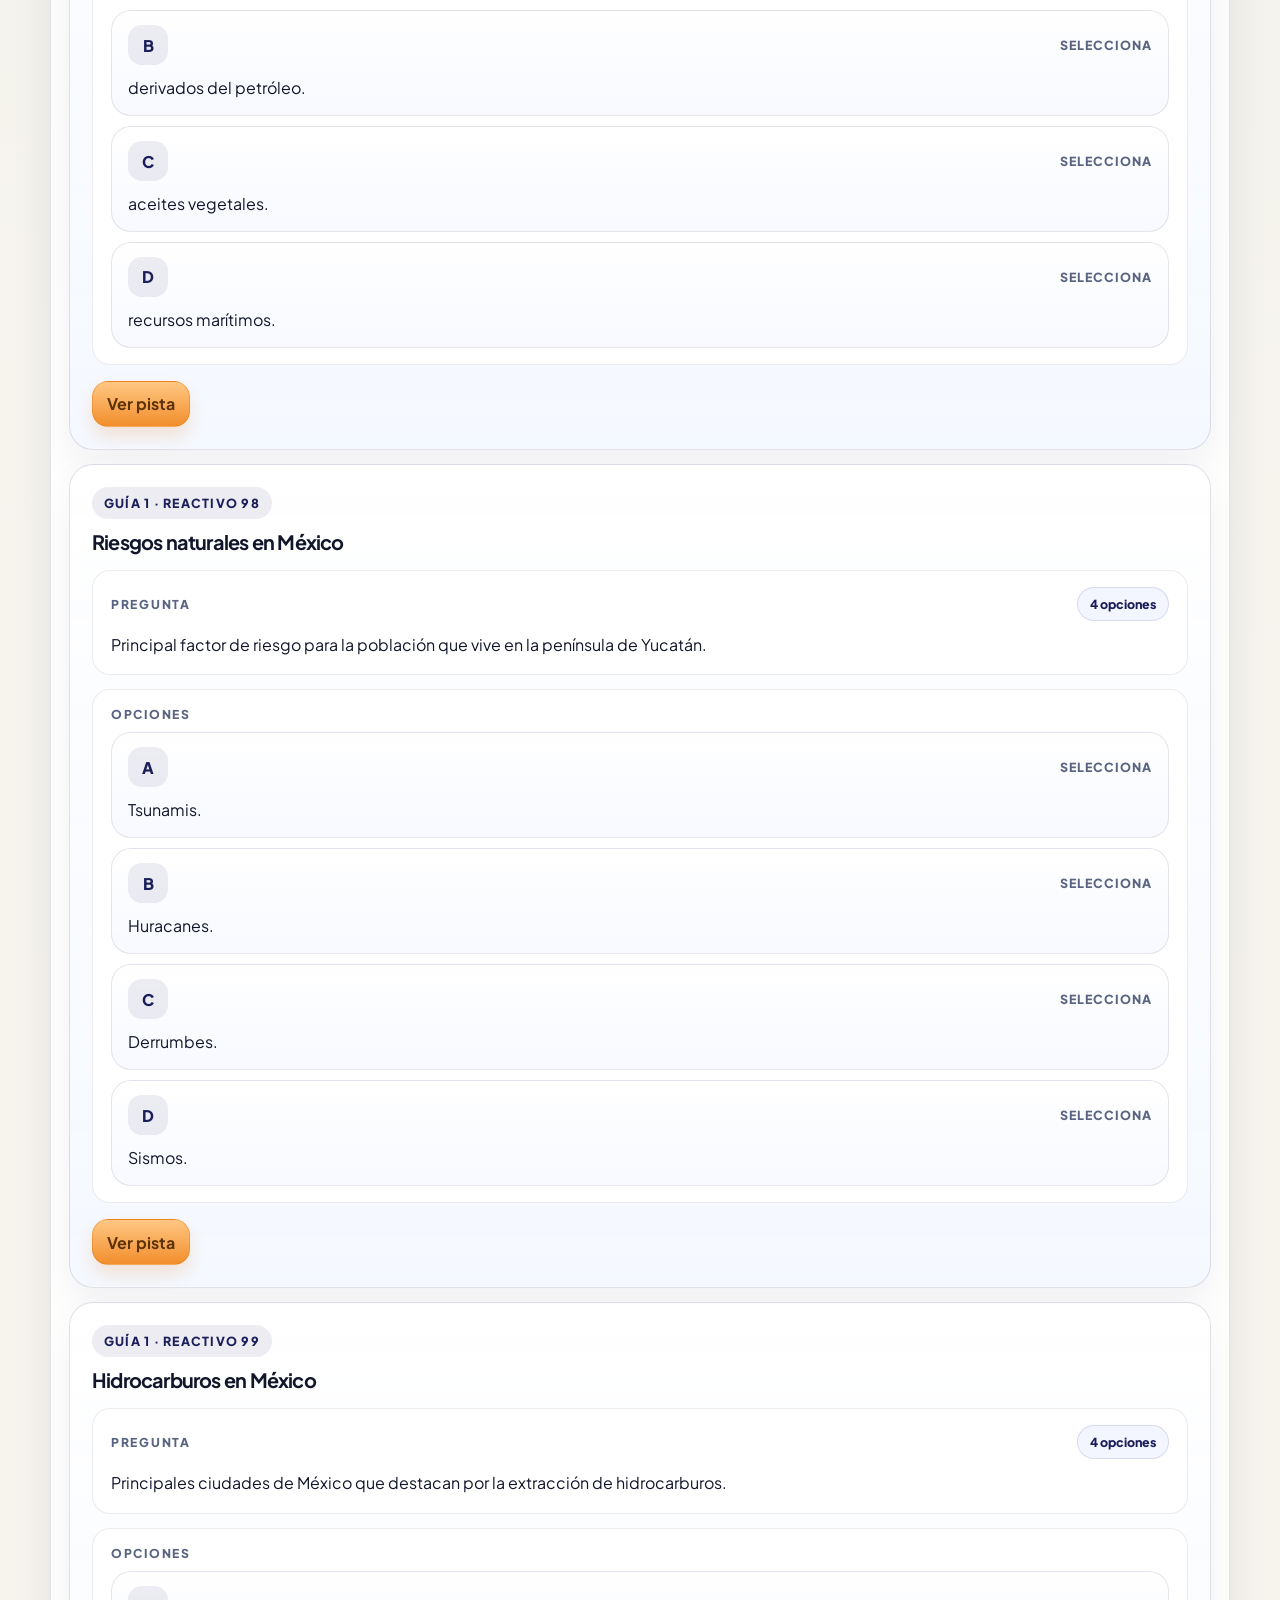
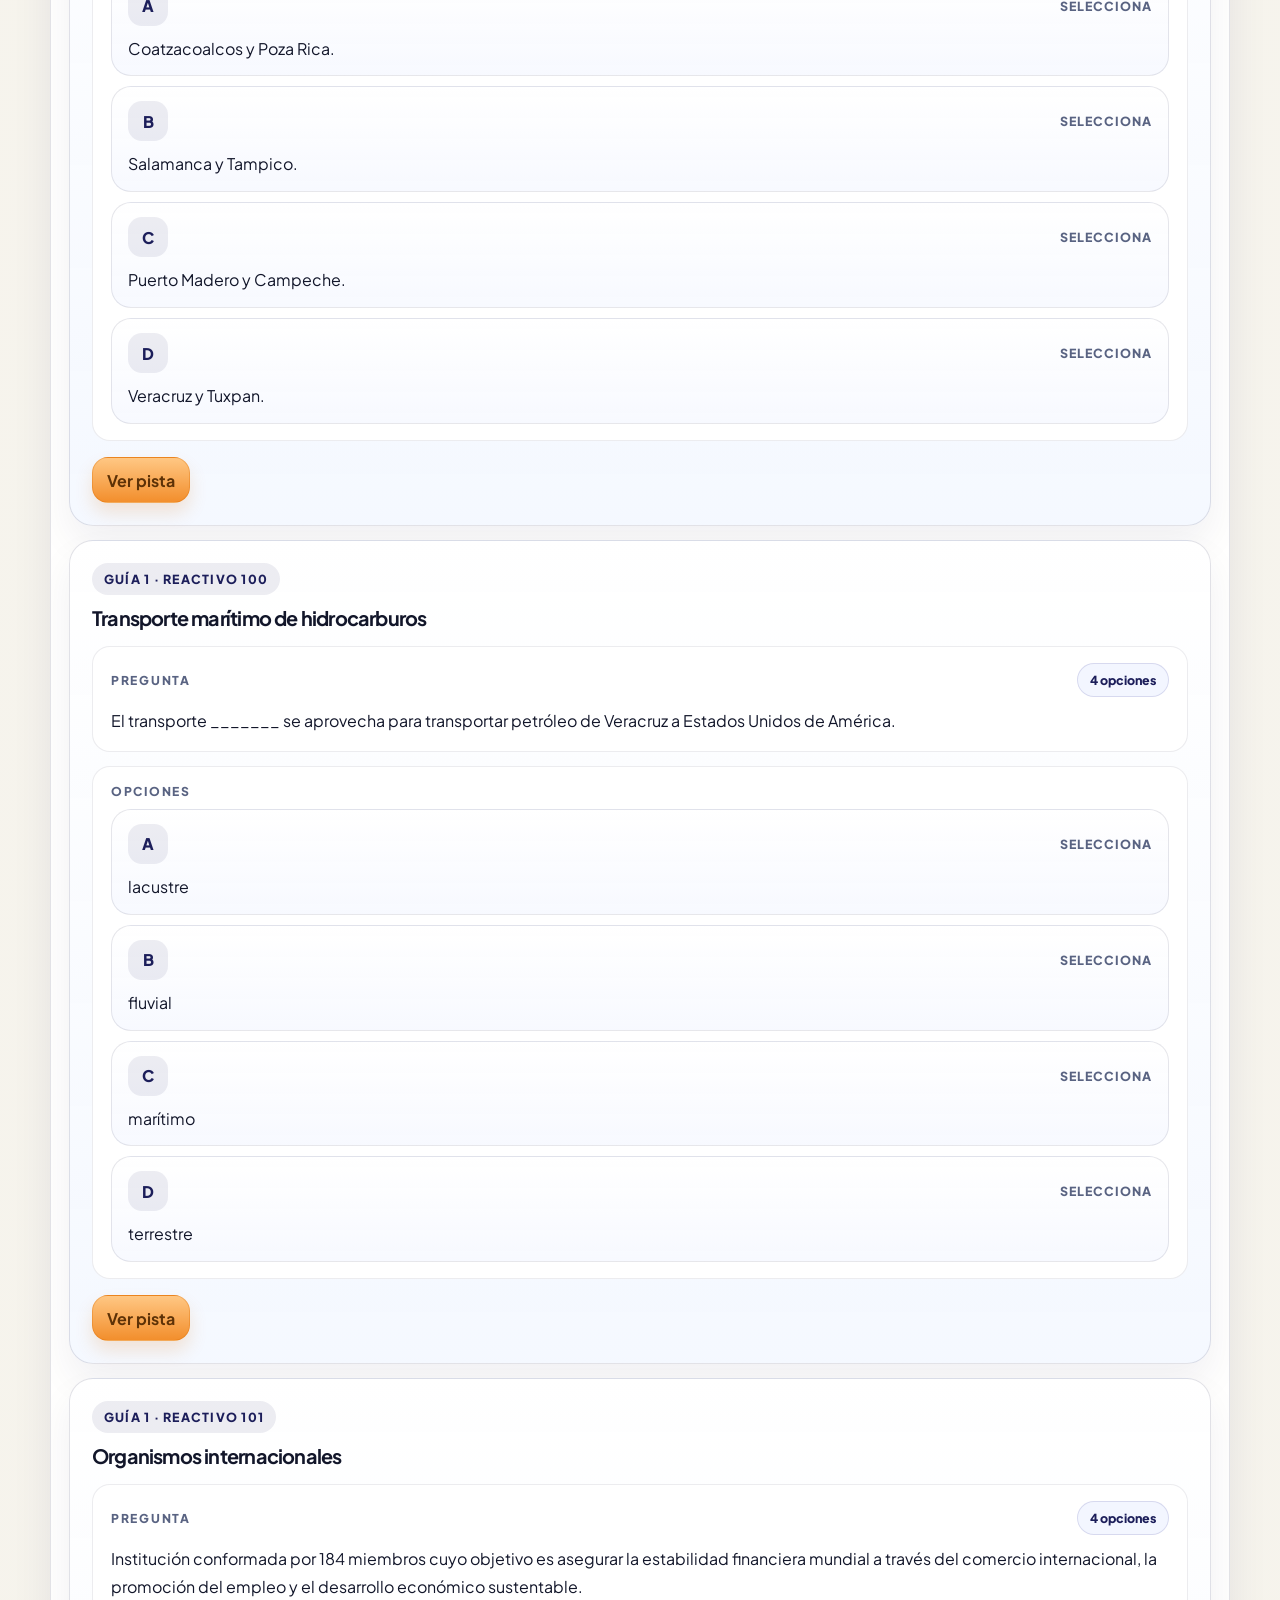
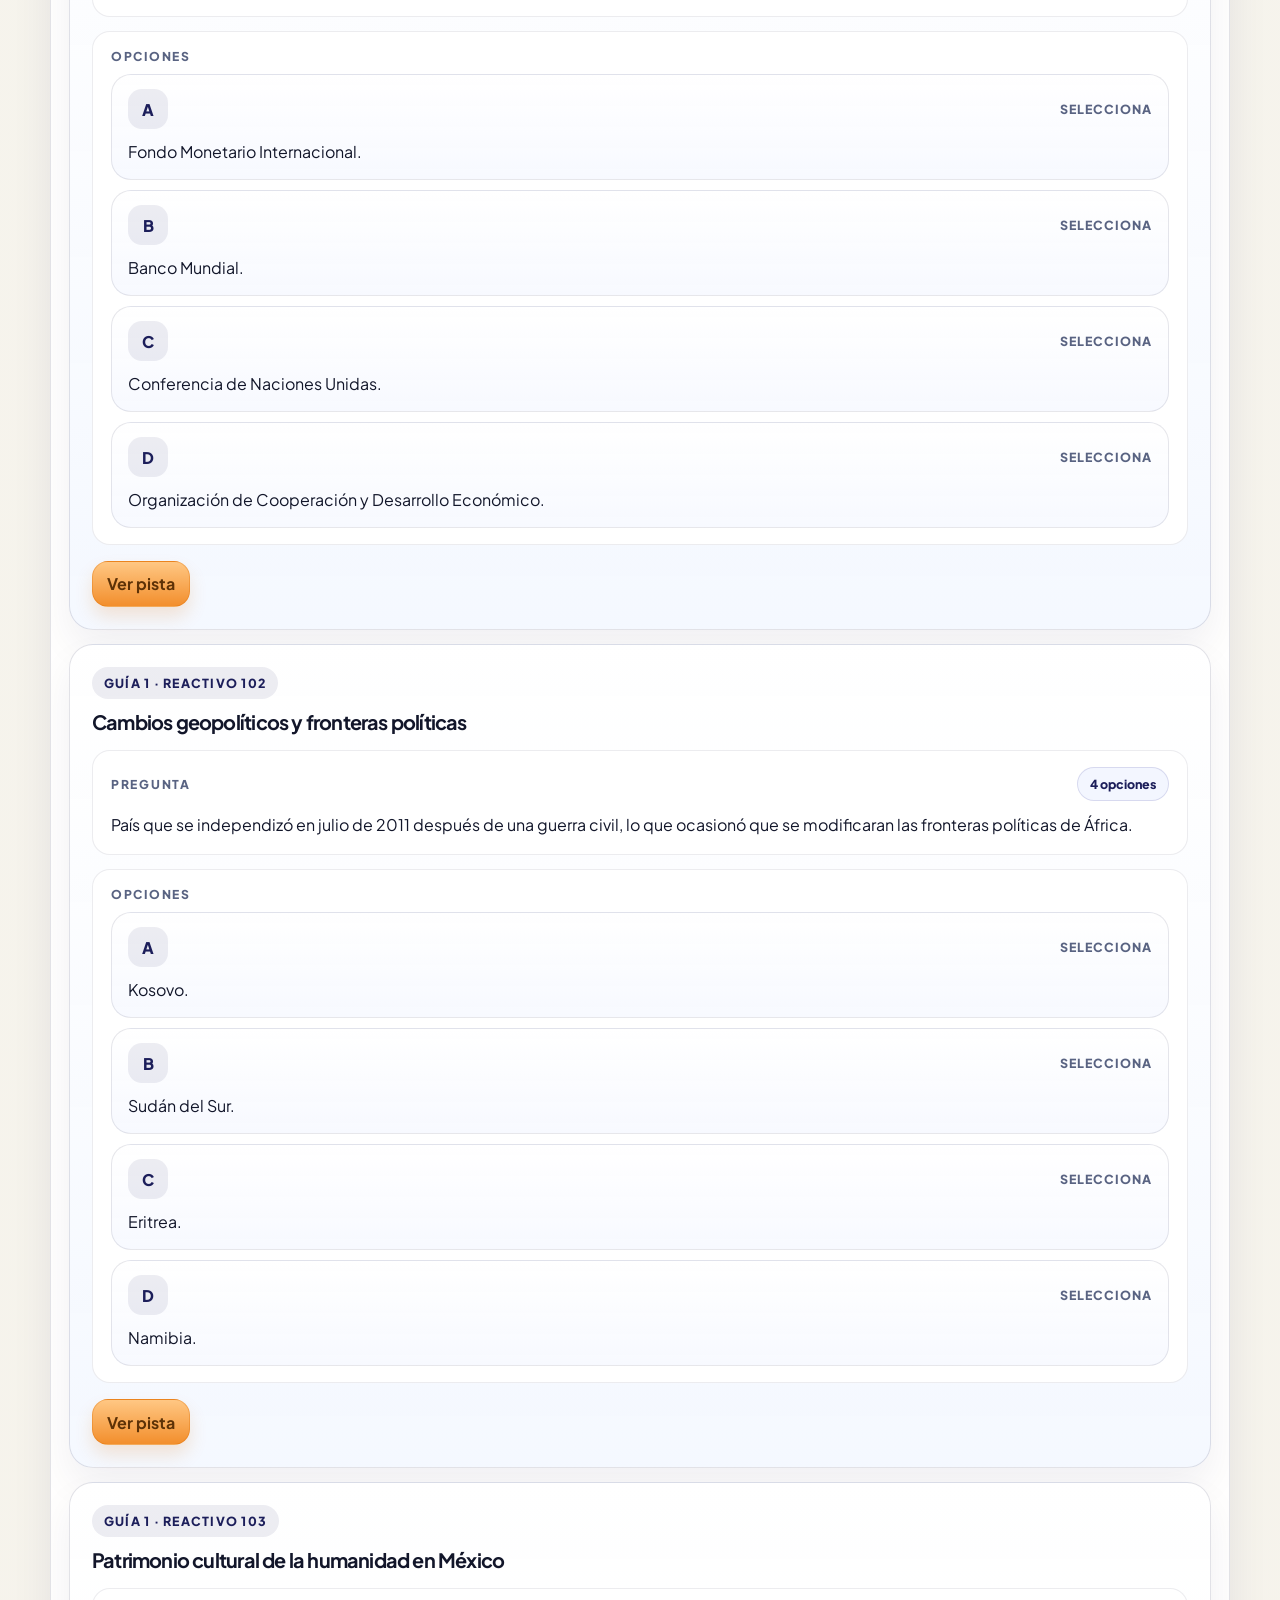
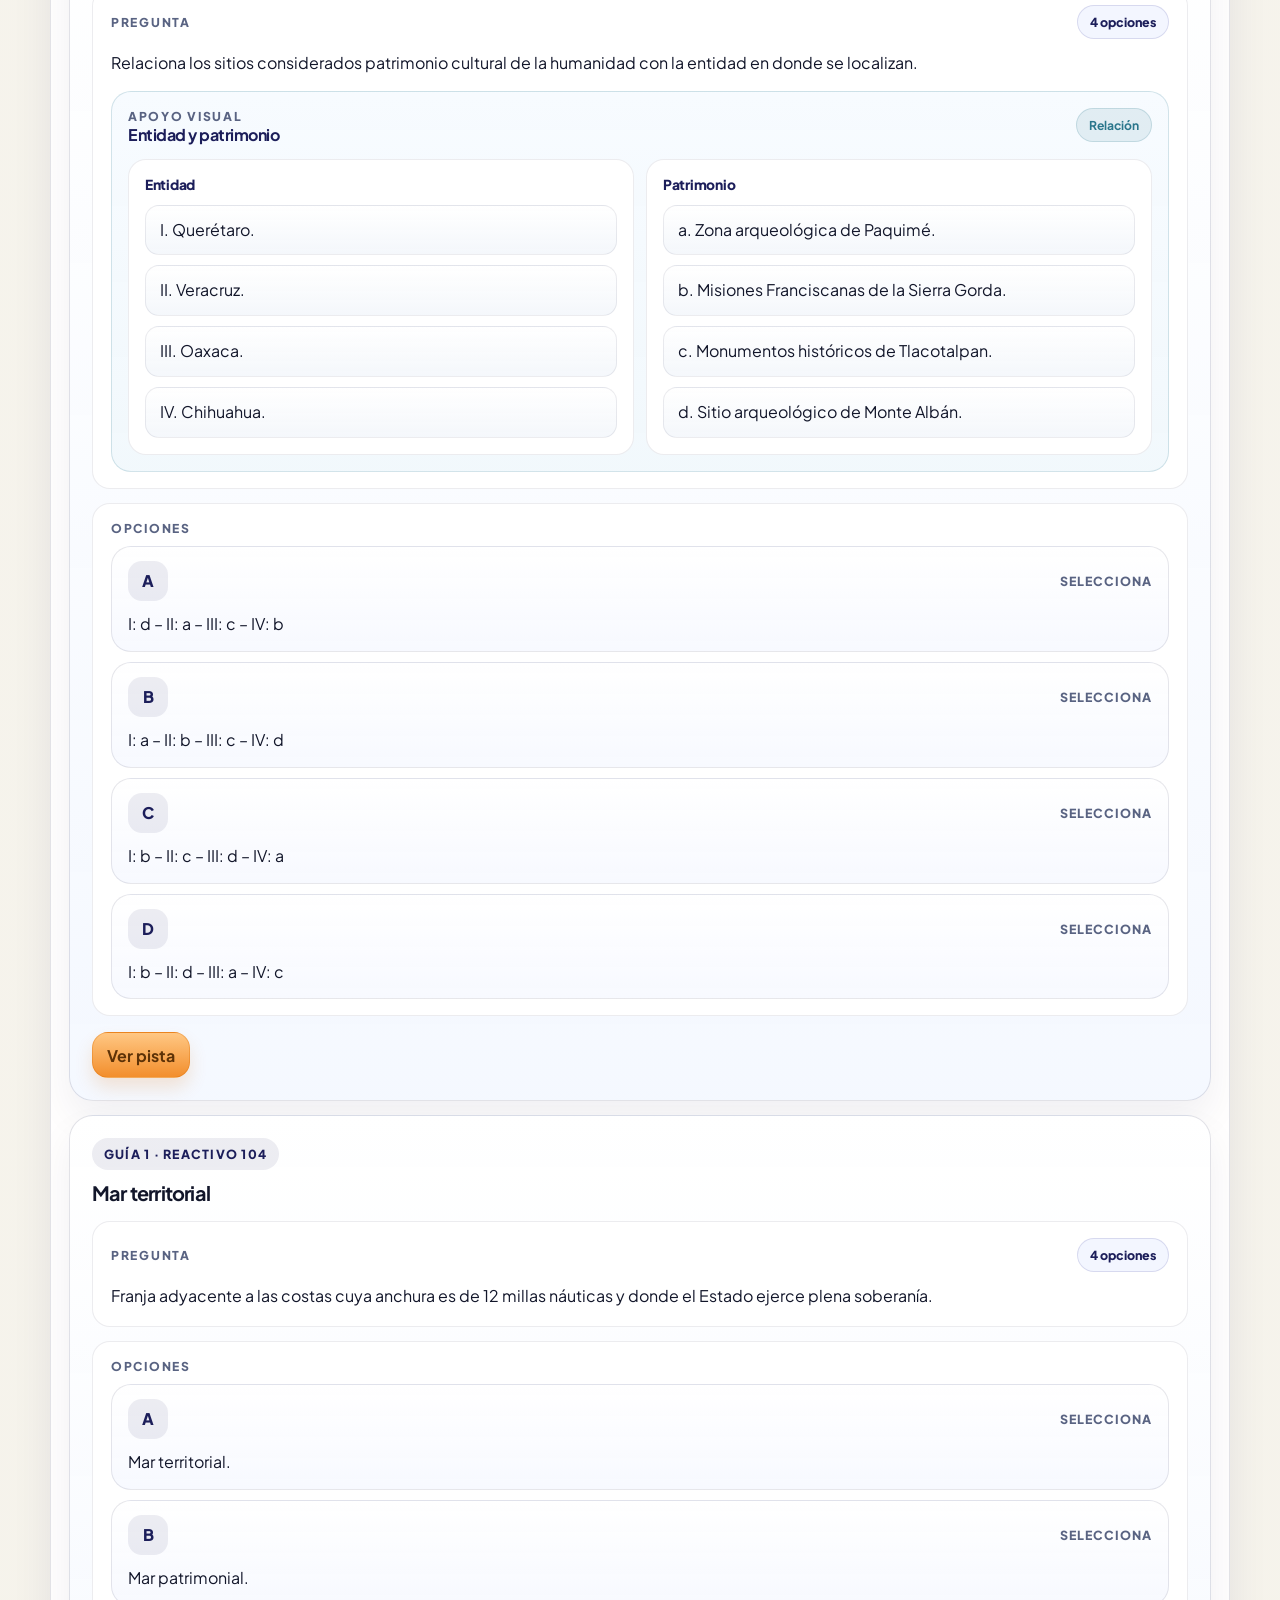
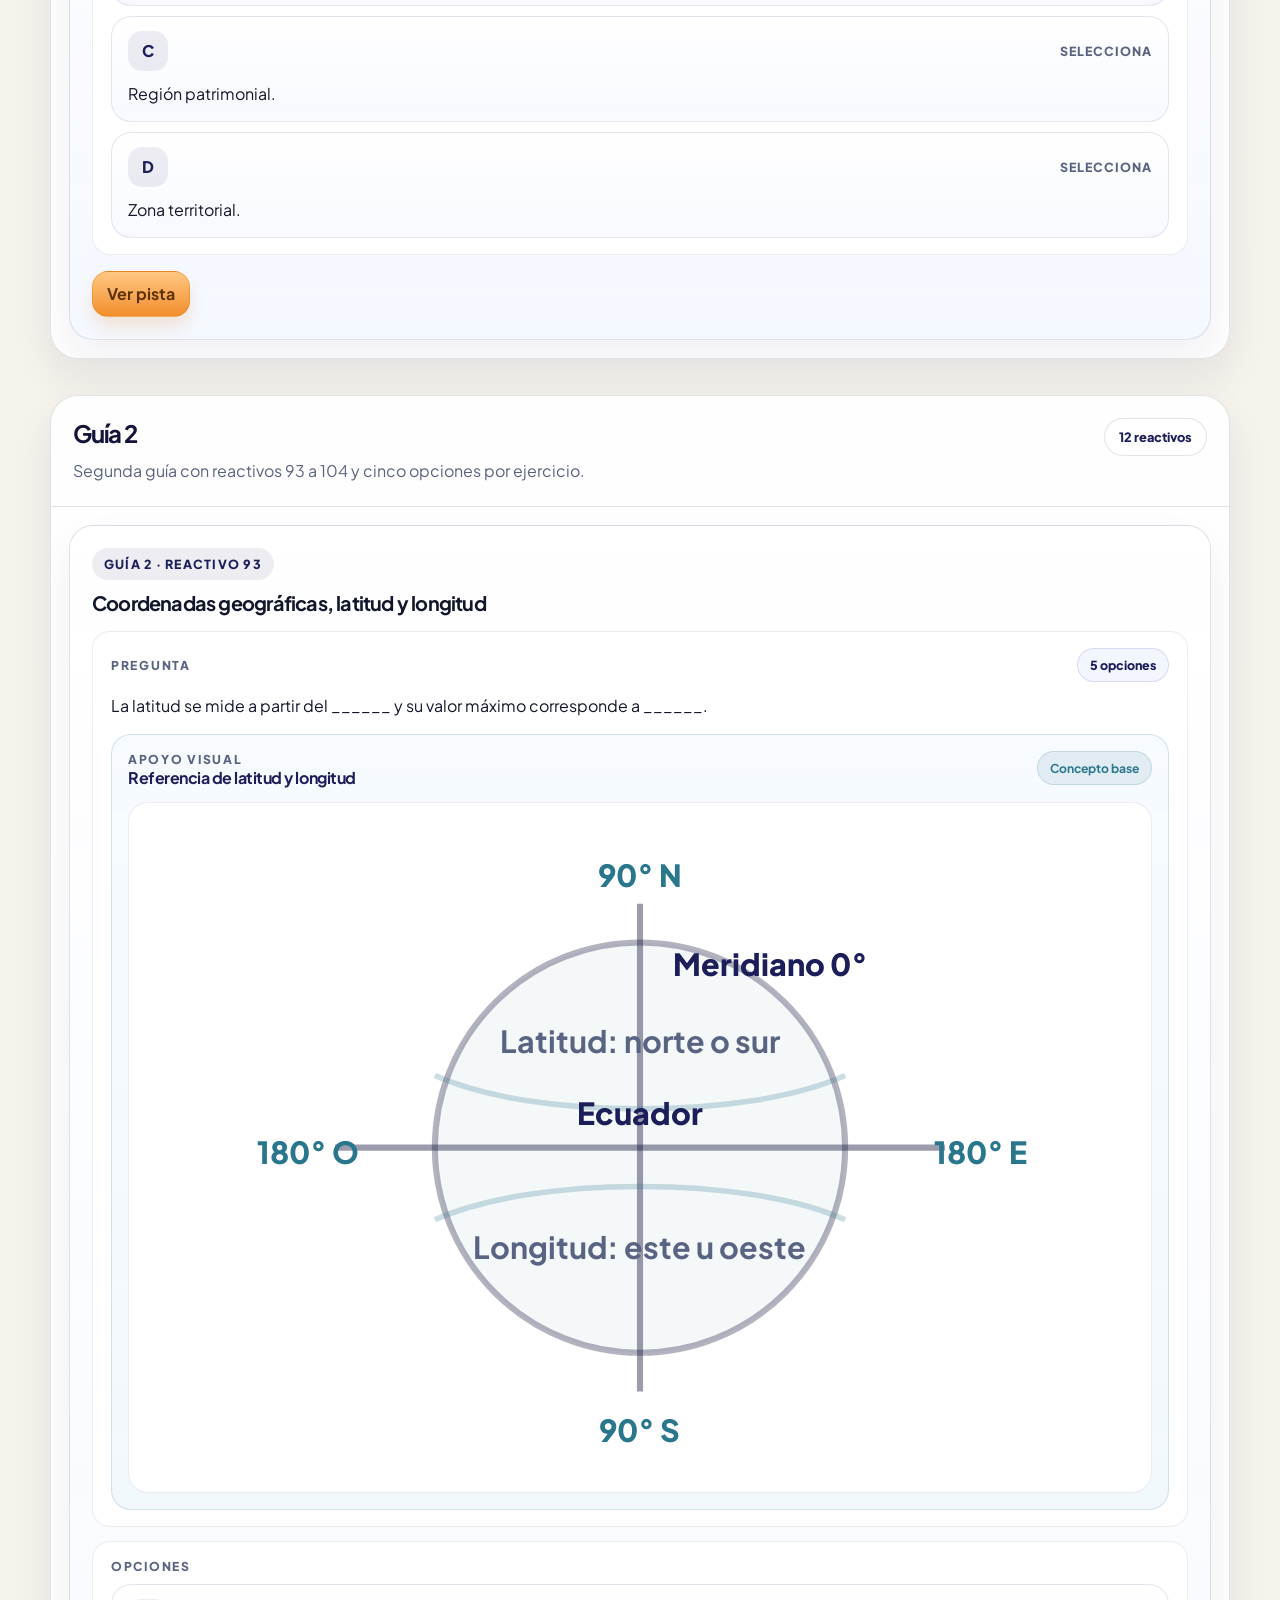
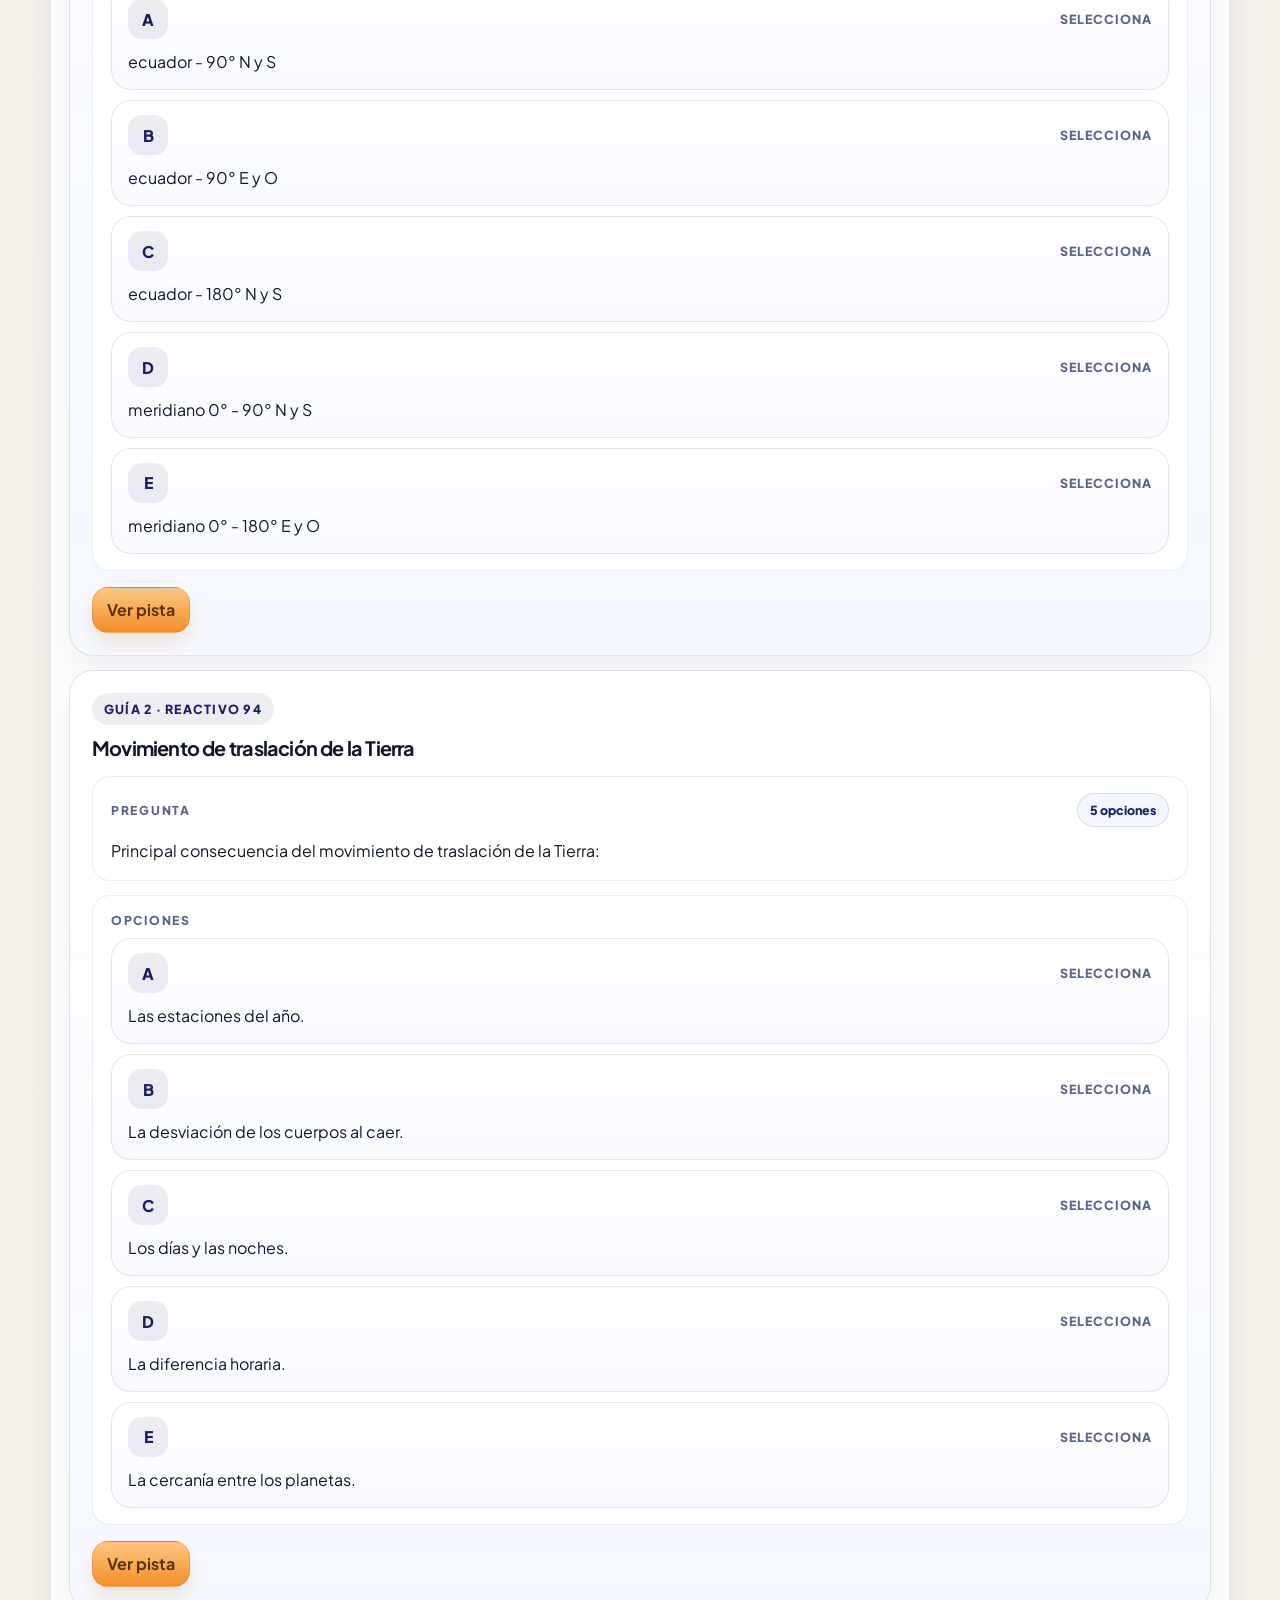
==== commit d9eed064: "Simplify Geografia filters on deployed app" ====
--- a/index-geografia.html
+++ b/index-geografia.html
@@ -9,7 +9,7 @@
   <link rel="preconnect" href="https://fonts.googleapis.com">
   <link rel="preconnect" href="https://fonts.gstatic.com" crossorigin>
   <link href="https://fonts.googleapis.com/css2?family=Plus+Jakarta+Sans:wght@400;500;600;700;800&display=swap" rel="stylesheet">
-  <link rel="stylesheet" href="geografia-styles.css?v=20260402a">
+  <link rel="stylesheet" href="geografia-styles.css?v=20260402b">
 </head>
 <body>
   <header class="top">
@@ -58,20 +58,10 @@
       </aside>
 
       <div class="filter-panel">
-        <h2>Explora la práctica</h2>
-        <div class="rows">
-          <div class="control-block">
-            <span class="control-label">Secciones</span>
-            <nav class="preset-nav hero-nav" id="presetNav"></nav>
-          </div>
-          <div class="control-block">
-            <span class="control-label">Guía</span>
-            <div class="guide-chips" id="guideChips"></div>
-          </div>
-        </div>
+        <h2>Filtra la práctica</h2>
         <div class="control-block">
-          <span class="control-label">Búsqueda</span>
-          <input id="searchInput" class="search-input" type="search" placeholder="Buscar por tema, reactivo o palabra del planteamiento">
+          <span class="control-label">Guías</span>
+          <div class="guide-chips" id="guideChips"></div>
         </div>
         <div class="control-block">
           <span class="control-label">Temas</span>
@@ -84,13 +74,13 @@
     <section class="content" id="content"></section>
     <section class="empty" id="empty" hidden>
       <h2>No hay reactivos con ese filtro.</h2>
-      <p>Ajusta la búsqueda, cambia de tema o vuelve a una vista más amplia.</p>
+      <p>Ajusta la guía o cambia de tema para volver a ver reactivos.</p>
     </section>
   </main>
 
   <button class="to-top" id="toTop" type="button" aria-label="Volver al inicio" title="Volver al inicio">↑</button>
 
-  <script src="geografia-data.js?v=20260402a"></script>
-  <script src="geografia-app.js?v=20260402a"></script>
+  <script src="geografia-data.js?v=20260402b"></script>
+  <script src="geografia-app.js?v=20260402b"></script>
 </body>
 </html>
